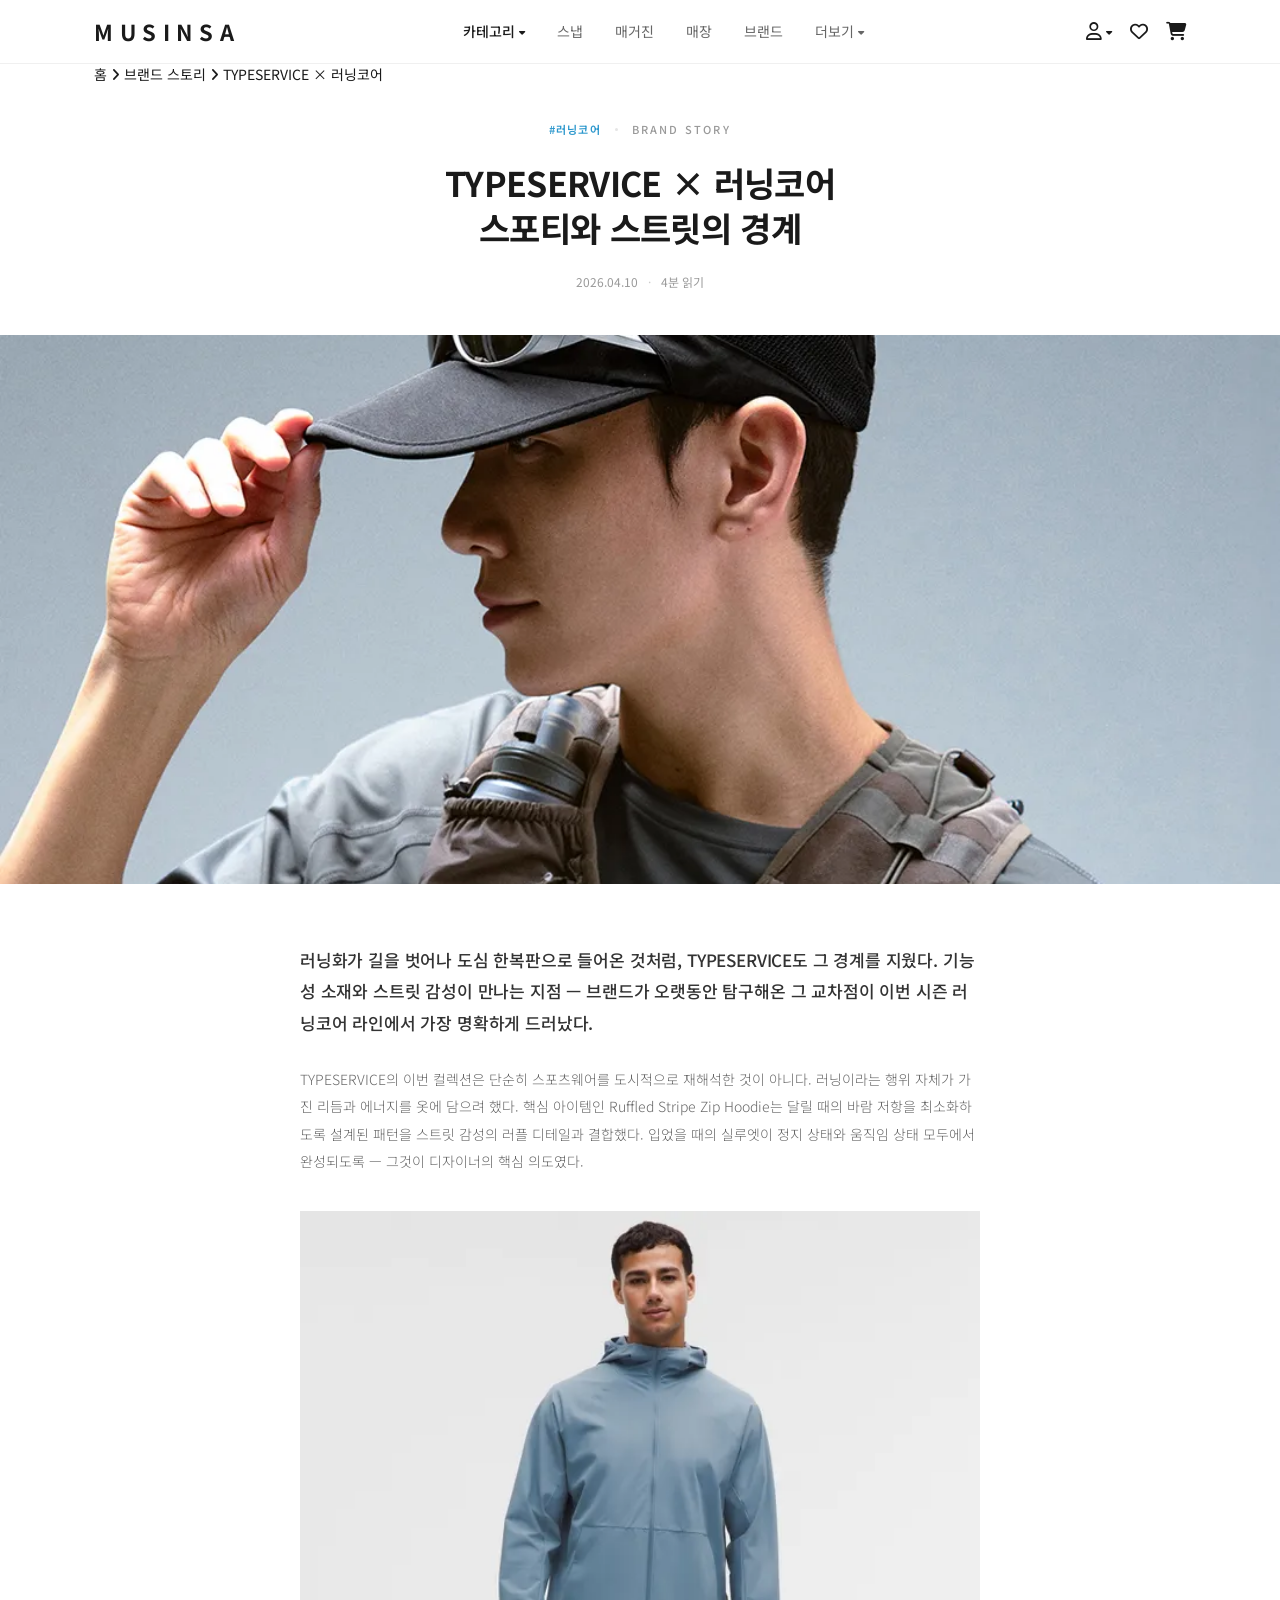
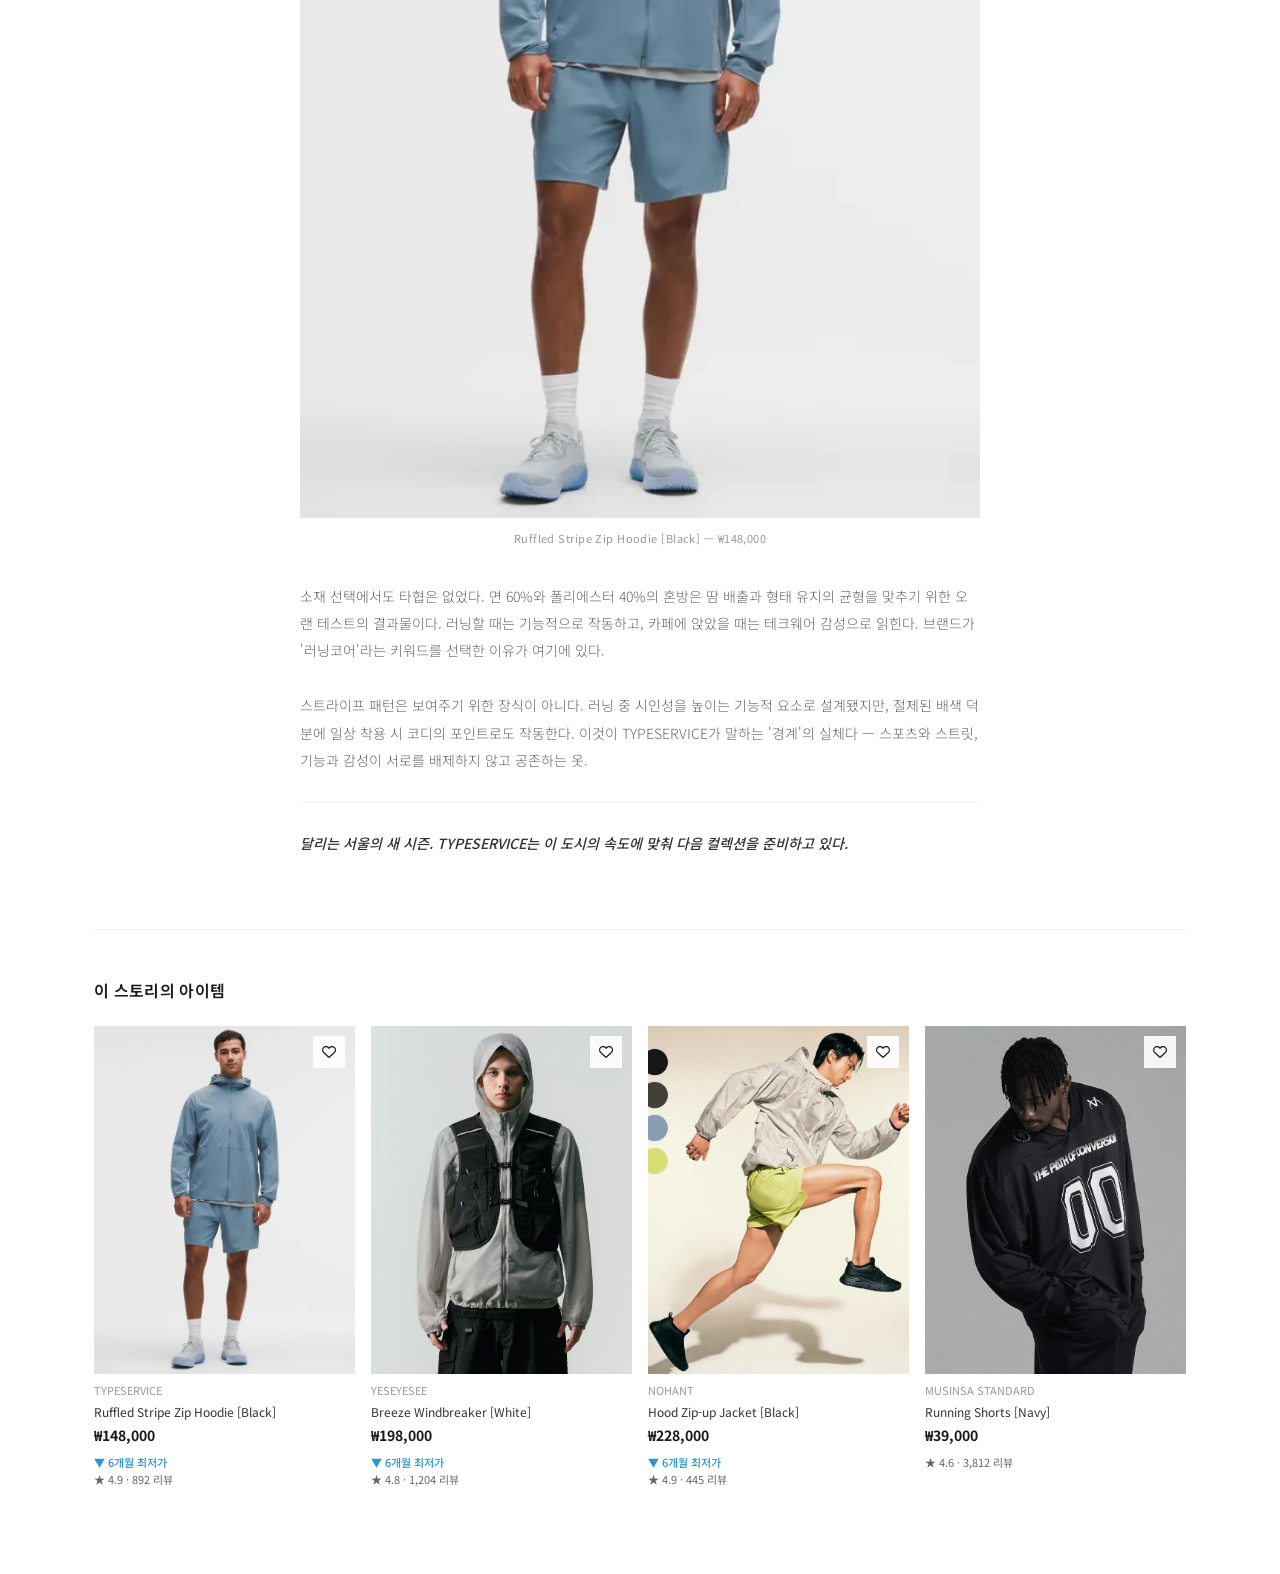
==== brand-story.html @ 2f0f3ff1 "Upload the first page" ====
<!DOCTYPE html>
<html lang="ko">
<head>
  <meta charset="UTF-8" />
  <meta name="viewport" content="width=device-width, initial-scale=1.0" />
  <title>TYPESERVICE × 러닝코어 — 스포티와 스트릿의 경계 | MUSINSA</title>
  <link rel="stylesheet" href="css/style.css" />
  <link rel="stylesheet" href="css/components.css" />
  <link rel="stylesheet" href="css/sections.css" />
  <link rel="stylesheet" href="css/brand-story.css" />
  <link rel="stylesheet" href="https://cdnjs.cloudflare.com/ajax/libs/font-awesome/6.5.0/css/all.min.css" />
  <link rel="preconnect" href="https://fonts.googleapis.com" />
  <link href="https://fonts.googleapis.com/css2?family=Noto+Sans+KR:wght@300;400;500;700&display=swap" rel="stylesheet" />
</head>
<body>

  <!-- Navigation -->
  <header>
    <nav class="nav">
      <a href="index.html" class="nav__logo">MUSINSA</a>
      <ul class="nav__menu">
        <li class="nav__menu-item nav__menu-item--active" id="catMenuBtn" aria-expanded="false" aria-controls="catDropdown">카테고리 <i class="fa-solid fa-sort-down"></i></li>
        <li class="nav__menu-item">스냅</li>
        <li class="nav__menu-item">매거진</li>
        <li class="nav__menu-item">매장</li>
        <li class="nav__menu-item">브랜드</li>
        <li class="nav__menu-item">더보기 <i class="fa-solid fa-sort-down"></i></li>
      </ul>
      <div class="nav__icons">
        <div class="nav__icon-item nav__icon-item--desktop-only">
          <i class="fa-regular fa-user"></i>
          <i class="fa-solid fa-sort-down"></i>
        </div>
        <div class="nav__icon-item nav__icon-item--desktop-only"><i class="fa-regular fa-heart"></i></div>
        <div class="nav__icon-item"><i class="fa-solid fa-cart-shopping"></i></div>
      </div>
      <!-- Category Dropdown -->
      <div class="cat-dropdown" id="catDropdown" role="region" aria-label="카테고리 메뉴">
        <div class="cat-dropdown__tabs" role="tablist">
          <button type="button" class="cat-dropdown__tab cat-dropdown__tab--active" data-gender="men" role="tab">MEN</button>
          <button type="button" class="cat-dropdown__tab" data-gender="women" role="tab" disabled>WOMEN</button>
          <button type="button" class="cat-dropdown__tab" data-gender="kids" role="tab" disabled>KIDS</button>
        </div>
        <div class="cat-dropdown__grid" id="catDropdownGrid"></div>
      </div>
    </nav>
    <div class="cat-backdrop" id="catBackdrop"></div>
  </header>

  <main>
    <div class="bs-wrap">

      <!-- Breadcrumb -->
      <nav class="detail-breadcrumb">
        <a href="index.html">홈</a>
        <span class="detail-breadcrumb__sep"><i class="fa-solid fa-angle-right"></i></span>
        <a href="#">브랜드 스토리</a>
        <span class="detail-breadcrumb__sep"><i class="fa-solid fa-angle-right"></i></span>
        <span class="detail-breadcrumb__current">TYPESERVICE × 러닝코어</span>
      </nav>

      <!-- Article Header -->
      <header class="bs-header">
        <div class="bs-header__meta">
          <span class="bs-header__tag">#러닝코어</span>
          <span class="bs-header__sep-dot"></span>
          <span class="bs-header__category">Brand Story</span>
        </div>
        <h1 class="bs-header__title">TYPESERVICE × 러닝코어<br>스포티와 스트릿의 경계</h1>
        <div class="bs-header__byline">
          <span class="bs-header__date">2026.04.10</span>
          <span class="bs-header__sep">·</span>
          <span class="bs-header__readtime">4분 읽기</span>
        </div>
      </header>

      <!-- Hero Image -->
      <div class="bs-hero">
        <img src="assets/brand-story-1.jpg" alt="TYPESERVICE DRAW FIT" />
      </div>

      <!-- Article Body -->
      <article class="bs-body">

        <p class="bs-body__lead">
          러닝화가 길을 벗어나 도심 한복판으로 들어온 것처럼, TYPESERVICE도 그 경계를 지웠다. 기능성 소재와 스트릿 감성이 만나는 지점 — 브랜드가 오랫동안 탐구해온 그 교차점이 이번 시즌 러닝코어 라인에서 가장 명확하게 드러났다.
        </p>

        <p class="bs-body__text">
          TYPESERVICE의 이번 컬렉션은 단순히 스포츠웨어를 도시적으로 재해석한 것이 아니다. 러닝이라는 행위 자체가 가진 리듬과 에너지를 옷에 담으려 했다. 핵심 아이템인 Ruffled Stripe Zip Hoodie는 달릴 때의 바람 저항을 최소화하도록 설계된 패턴을 스트릿 감성의 러플 디테일과 결합했다. 입었을 때의 실루엣이 정지 상태와 움직임 상태 모두에서 완성되도록 — 그것이 디자이너의 핵심 의도였다.
        </p>

        <figure class="bs-body__figure">
          <img src="assets/product-1.jpg" alt="Ruffled Stripe Zip Hoodie" />
          <figcaption>Ruffled Stripe Zip Hoodie [Black] — ₩148,000</figcaption>
        </figure>

        <p class="bs-body__text">
          소재 선택에서도 타협은 없었다. 면 60%와 폴리에스터 40%의 혼방은 땀 배출과 형태 유지의 균형을 맞추기 위한 오랜 테스트의 결과물이다. 러닝할 때는 기능적으로 작동하고, 카페에 앉았을 때는 테크웨어 감성으로 읽힌다. 브랜드가 '러닝코어'라는 키워드를 선택한 이유가 여기에 있다.
        </p>

        <p class="bs-body__text">
          스트라이프 패턴은 보여주기 위한 장식이 아니다. 러닝 중 시인성을 높이는 기능적 요소로 설계됐지만, 절제된 배색 덕분에 일상 착용 시 코디의 포인트로도 작동한다. 이것이 TYPESERVICE가 말하는 '경계'의 실체다 — 스포츠와 스트릿, 기능과 감성이 서로를 배제하지 않고 공존하는 옷.
        </p>

        <p class="bs-body__closing">
          달리는 서울의 새 시즌. TYPESERVICE는 이 도시의 속도에 맞춰 다음 컬렉션을 준비하고 있다.
        </p>

      </article>

      <!-- Related Products -->
      <section class="bs-products">
        <h2 class="bs-products__title">이 스토리의 아이템</h2>
        <div class="bs-products__grid">

          <div class="product-card">
            <div class="product-card__img-wrap product-card__img-wrap--link" data-url="detail.html">
              <img src="assets/product-1.jpg" alt="TYPESERVICE" loading="lazy" />
              <button type="button" class="product-card__wish" aria-label="찜하기"><i class="fa-regular fa-heart"></i></button>
              <button type="button" class="product-card__cart" aria-label="장바구니 담기"><i class="fa-solid fa-bag-shopping"></i> 빠른 담기</button>
            </div>
            <div class="product-card__info">
              <p class="product-card__desc">TYPESERVICE</p>
              <p class="product-card__name">Ruffled Stripe Zip Hoodie [Black]</p>
              <p class="product-card__price">₩148,000</p>
              <p class="product-card__price-hint">▼ 6개월 최저가</p>
              <p class="product-card__review">★ 4.9 · 892 리뷰</p>
            </div>
          </div>

          <div class="product-card">
            <div class="product-card__img-wrap">
              <img src="assets/product-2.jpg" alt="YESEYESEE" loading="lazy" />
              <button type="button" class="product-card__wish" aria-label="찜하기"><i class="fa-regular fa-heart"></i></button>
              <button type="button" class="product-card__cart" aria-label="장바구니 담기"><i class="fa-solid fa-bag-shopping"></i> 빠른 담기</button>
            </div>
            <div class="product-card__info">
              <p class="product-card__desc">YESEYESEE</p>
              <p class="product-card__name">Breeze Windbreaker [White]</p>
              <p class="product-card__price">₩198,000</p>
              <p class="product-card__price-hint">▼ 6개월 최저가</p>
              <p class="product-card__review">★ 4.8 · 1,204 리뷰</p>
            </div>
          </div>

          <div class="product-card">
            <div class="product-card__img-wrap">
              <img src="assets/product-3.jpg" alt="NOHANT" loading="lazy" />
              <button type="button" class="product-card__wish" aria-label="찜하기"><i class="fa-regular fa-heart"></i></button>
              <button type="button" class="product-card__cart" aria-label="장바구니 담기"><i class="fa-solid fa-bag-shopping"></i> 빠른 담기</button>
            </div>
            <div class="product-card__info">
              <p class="product-card__desc">NOHANT</p>
              <p class="product-card__name">Hood Zip-up Jacket [Black]</p>
              <p class="product-card__price">₩228,000</p>
              <p class="product-card__price-hint">▼ 6개월 최저가</p>
              <p class="product-card__review">★ 4.9 · 445 리뷰</p>
            </div>
          </div>

          <div class="product-card">
            <div class="product-card__img-wrap">
              <img src="assets/product-4.jpg" alt="MUSINSA STANDARD" loading="lazy" />
              <button type="button" class="product-card__wish" aria-label="찜하기"><i class="fa-regular fa-heart"></i></button>
              <button type="button" class="product-card__cart" aria-label="장바구니 담기"><i class="fa-solid fa-bag-shopping"></i> 빠른 담기</button>
            </div>
            <div class="product-card__info">
              <p class="product-card__desc">MUSINSA STANDARD</p>
              <p class="product-card__name">Running Shorts [Navy]</p>
              <p class="product-card__price">₩39,000</p>
              <p class="product-card__review">★ 4.6 · 3,812 리뷰</p>
            </div>
          </div>

        </div>
      </section>

      <div class="detail-footer-gap"></div>
    </div>
  </main>

  <script src="js/data.js"></script>
  <script src="js/nav.js"></script>
  <script src="js/brand-story.js"></script>
</body>
</html>
---- css/style.css ----
/* ==========================================================================
   Variables
   ========================================================================== */

:root {
  --clr-primary: #1A1A1A;
  --clr-secondary: #333333;
  --clr-muted: #666666;
  --clr-light: #999999;
  --clr-white: #FFFFFF;
  --clr-accent-orange: #E8450A;
  --clr-accent-blue: #2996CC;
  --clr-gold: #BEA870;
  --clr-gold-dark: #997A5C;
  --clr-border: #E5E5E5;
  --clr-border-light: #F0F0F0;
  --clr-bg-light: #F2F2F2;
  --clr-bg-cream: #F5F3EF;
  --clr-bg-sub: #F8F8F8;
  --clr-overlay: rgba(0, 0, 0, 0.4);
  --clr-overlay-dark: rgba(0, 0, 0, 0.6);
  --clr-star: #F5A623;

  --max-width: 1290px;
  --page-x: 94px;
  --font-main: 'Noto Sans KR', sans-serif;
  --transition: all 0.2s ease;
  --radius: 2px;

  --z-nav: 100;
  --z-scroll-top: 150;
  --z-drawer: 200;
  --z-modal: 300;
  --z-search: 500;
  --z-top: 9999;
}

/* ==========================================================================
   Reset & Base
   ========================================================================== */

*, *::before, *::after { box-sizing: border-box; margin: 0; padding: 0; }

html { font-size: 14px; }
body {
  font-family: var(--font-main);
  color: var(--clr-primary);
  background: var(--clr-white);
  line-height: 1.5;
  overflow-x: hidden;
}

img { display: block; width: 100%; height: 100%; object-fit: cover; }
ul { list-style: none; }
a { text-decoration: none; color: inherit; cursor: pointer; }
button { cursor: pointer; border: none; background: none; font-family: inherit; }

/* ==========================================================================
   Navigation
   ========================================================================== */

.nav {
  position: relative;
  display: flex;
  align-items: center;
  justify-content: space-between;
  padding: 15px var(--page-x);
  background: var(--clr-white);
  border-bottom: 1px solid var(--clr-border-light);
}

header {
  position: sticky;
  top: 0;
  z-index: var(--z-nav);
  background: var(--clr-white);
}

.nav__logo { font-size: 22px; font-weight: 700; letter-spacing: 0.3em; cursor: pointer; }
.nav__menu { display: flex; align-items: center; gap: 32px; }

.nav__menu-item {
  display: flex;
  align-items: center;
  gap: 4px;
  color: var(--clr-muted);
  font-size: 14px;
  cursor: pointer;
  transition: var(--transition);
}
.nav__menu-item:hover, .nav__menu-item--active { color: var(--clr-primary); font-weight: 500; }
.nav__menu-item .fa-sort-down { font-size: 10px; margin-top: -4px; }

.nav__icons { display: flex; align-items: center; gap: 18px; }
.nav__icon-item { display: flex; align-items: center; gap: 4px; font-size: 18px; cursor: pointer; transition: var(--transition); }
.nav__icon-item:hover { opacity: 0.6; }
.nav__icon-item .fa-sort-down { font-size: 10px; margin-top: -4px; }

.nav__hamburger { display: none; flex-direction: column; justify-content: center; gap: 5px; width: 32px; height: 32px; padding: 4px; }
.nav__hamburger span { width: 100%; height: 1.5px; background: var(--clr-primary); transition: transform 0.3s, opacity 0.3s; }
.nav__hamburger--open span:nth-child(1) { transform: translateY(6.5px) rotate(45deg); }
.nav__hamburger--open span:nth-child(2) { opacity: 0; }
.nav__hamburger--open span:nth-child(3) { transform: translateY(-6.5px) rotate(-45deg); }

/* ==========================================================================
   Main Content Layout
   ========================================================================== */

.main-content {
  display: flex;
  flex-direction: column;
  gap: 100px;
  padding: 40px 0 80px;
}

.section-block { padding-inline: var(--page-x); }

/* 센터 정렬 기본값. 인라인 레이아웃이 필요할 때만 --inline 수식어 사용 */
.section-block__header {
  display: flex;
  flex-direction: column;
  align-items: center;
  text-align: center;
  gap: 8px;
  margin-bottom: 28px;
}
.section-block__header--inline {
  flex-direction: row;
  align-items: flex-end;
  justify-content: space-between;
  text-align: left;
  gap: 0;
  margin-bottom: 20px;
}

.section-block__title-group { display: flex; flex-direction: column; gap: 4px; }
.section-block__title { font-size: 40px; font-weight: 300; color: var(--clr-secondary); letter-spacing: 0.05em; }
.section-block__subtitle { color: var(--clr-muted); font-size: 13px; font-weight: 300; letter-spacing: 0.02em; }

.section-block__more { display: flex; align-items: center; gap: 4px; color: var(--clr-accent-blue); font-size: 14px; font-weight: 300; transition: var(--transition); }
.section-block__more:hover { opacity: 0.7; }

.section-block--gray { margin: 0 calc(-1 * var(--page-x)); padding: 90px calc(var(--page-x) * 2); background: var(--clr-bg-light); }
.section-block--cream { margin: 0 calc(-1 * var(--page-x)); padding: 90px calc(var(--page-x) * 2); background: var(--clr-bg-cream); }

/* ==========================================================================
   Footer
   ========================================================================== */

.footer { padding: 64px var(--page-x) 40px; background: var(--clr-primary); }
.footer__inner {
  max-width: var(--max-width);
  margin: 0 auto;
  display: flex;
  flex-direction: column;
  align-items: center;
  gap: 44px;
}

.footer__head { display: flex; flex-direction: column; align-items: center; gap: 8px; }
.footer__logo { color: var(--clr-white); font-size: 28px; font-weight: 700; letter-spacing: 0.35em; }
.footer__tagline { font-size: 12px; letter-spacing: 0.08em; color: rgba(255, 255, 255, 0.35); }

.footer__nav { width: 100%; display: flex; justify-content: space-evenly; }
.footer__nav-col { display: flex; flex-direction: column; align-items: center; gap: 12px; }
.footer__nav-heading { color: rgba(255, 255, 255, 0.55); font-size: 11px; font-weight: 600; letter-spacing: 0.12em; text-transform: uppercase; margin-bottom: 4px; }
.footer__nav-col a { color: rgba(255, 255, 255, 0.38); font-size: 13px; transition: var(--transition); }
.footer__nav-col a:hover { color: var(--clr-white); }

.footer__sns-row {
  width: 100%;
  display: flex;
  justify-content: center;
  gap: 36px;
  padding: 24px 0;
  border-top: 1px solid rgba(255, 255, 255, 0.07);
  border-bottom: 1px solid rgba(255, 255, 255, 0.07);
}
.footer__sns-link { display: flex; flex-direction: column; align-items: center; gap: 8px; color: rgba(255, 255, 255, 0.38); font-size: 22px; transition: var(--transition); }
.footer__sns-link span { font-size: 10px; letter-spacing: 0.06em; text-transform: uppercase; }
.footer__sns-link:hover { color: var(--clr-white); }

.footer__biz { font-size: 11px; color: rgba(255, 255, 255, 0.22); line-height: 2.2; text-align: center; }

.footer__bottom { width: 100%; display: flex; align-items: center; justify-content: space-between; }
.footer__legal { display: flex; gap: 20px; }
.footer__legal a { color: rgba(255, 255, 255, 0.32); font-size: 11px; transition: var(--transition); }
.footer__legal a:hover { color: var(--clr-white); }
.footer__copy { font-size: 11px; color: rgba(255, 255, 255, 0.2); }

/* ==========================================================================
   Responsive: Tablet (≤1024px)
   ========================================================================== */

@media (max-width: 1024px) {
  :root { --page-x: 40px; }
  .nav__menu { gap: 20px; }
  .main-content { padding: 32px 0 60px; }
  .section-block__title { font-size: 30px; }
}

/* ==========================================================================
   Responsive: Mobile (≤768px)
   ========================================================================== */

@media (max-width: 768px) {
  :root { --page-x: 16px; }
  .nav { justify-content: flex-start; }
  .nav__menu { display: none; }
  .nav__hamburger { display: flex; margin-left: 14px; }
  .nav__icon-item--desktop-only { display: none; }
  .nav__logo { font-size: 18px; }
  .nav__icons { gap: 14px; margin-left: auto; }
  .nav__icon-item { font-size: 16px; }

  .main-content { gap: 40px; padding: 24px 0 48px; }
  .section-block__title { font-size: 24px; }

  .footer__nav { flex-wrap: wrap; justify-content: center; gap: 32px 40px; }
  .footer__nav-col { min-width: 80px; }
  .footer__sns-row { gap: 24px; }
  .footer__bottom { flex-direction: column; align-items: center; gap: 12px; text-align: center; }
  .footer__legal { flex-wrap: wrap; justify-content: center; }
}
---- css/components.css ----
/* ==========================================================================
   Flash Sale Strip
   ========================================================================== */

.flash-strip {
  display: flex;
  align-items: center;
  justify-content: space-between;
  padding: 8px 75px;
  background: var(--clr-accent-orange);
  color: var(--clr-white);
  font-size: 13px;
  font-weight: 500;
}

.flash-strip__inner { display: flex; align-items: center; gap: 10px; }
.flash-strip__icon { font-size: 14px; color: #000; }
.flash-strip__text { font-weight: 700; letter-spacing: 0.05em; }
.flash-strip__desc { opacity: 0.85; }
.flash-strip__timer { font-weight: 700; letter-spacing: 0.08em; font-variant-numeric: tabular-nums; }

.flash-strip__right { display: flex; align-items: center; gap: 16px; }
.flash-strip__cta {
  padding: 4px 12px;
  border: 1px solid rgba(255, 255, 255, 0.6);
  color: var(--clr-white);
  font-size: 12px;
  font-weight: 600;
  letter-spacing: 0.04em;
  white-space: nowrap;
  transition: var(--transition);
}
.flash-strip__cta:hover { background: rgba(255, 255, 255, 0.15); border-color: var(--clr-white); }
.flash-strip__close { font-size: 16px; opacity: 0.7; transition: var(--transition); }
.flash-strip__close:hover { opacity: 1; }
.flash-strip--dismissed { display: none; }

/* ==========================================================================
   Nav Drawer
   ========================================================================== */

.nav-drawer { position: fixed; inset: 0; z-index: var(--z-drawer); display: none; }
.nav-drawer--open { display: block; }
.nav-drawer__overlay { position: absolute; inset: 0; background: var(--clr-overlay); }

.nav-drawer__panel {
  position: absolute;
  top: 0;
  right: 0;
  width: 280px;
  height: 100%;
  padding: 64px 32px 40px;
  background: var(--clr-white);
  display: flex;
  flex-direction: column;
  overflow-y: auto;
}

.nav-drawer__close { position: absolute; top: 18px; right: 20px; font-size: 20px; color: var(--clr-muted); }
.nav-drawer__item { display: block; padding: 16px 0; color: var(--clr-secondary); font-size: 16px; border-bottom: 1px solid var(--clr-border-light); transition: var(--transition); }
.nav-drawer__item:hover { color: var(--clr-primary); font-weight: 500; }

.nav-drawer__profile { display: flex; flex-direction: column; gap: 16px; padding-bottom: 20px; border-bottom: 1px solid var(--clr-border-light); margin-bottom: 4px; }

.nav-drawer__profile-info { display: flex; align-items: center; gap: 12px; cursor: pointer; }
.nav-drawer__profile-avatar { font-size: 36px; color: var(--clr-border); }
.nav-drawer__profile-name { font-size: 15px; font-weight: 600; color: var(--clr-primary); }
.nav-drawer__profile-sub { font-size: 12px; color: var(--clr-muted); margin-top: 2px; }

.nav-drawer__profile-links { display: flex; gap: 0; }
.nav-drawer__profile-link {
  flex: 1;
  display: flex;
  flex-direction: column;
  align-items: center;
  gap: 6px;
  padding: 12px 0;
  font-size: 11px;
  color: var(--clr-muted);
  border: 1px solid var(--clr-border-light);
  transition: var(--transition);
}
.nav-drawer__profile-link + .nav-drawer__profile-link { border-left: none; }
.nav-drawer__profile-link i { font-size: 16px; color: var(--clr-secondary); }
.nav-drawer__profile-link:hover { background: var(--clr-bg-sub); color: var(--clr-primary); }

/* ==========================================================================
   Profile Dropdown
   ========================================================================== */

.profile-dropdown { position: relative; }

.profile-dropdown__panel {
  display: none;
  position: absolute;
  top: calc(100% + 12px);
  right: 0;
  width: 180px;
  background: var(--clr-white);
  border: 1px solid var(--clr-border-light);
  box-shadow: 0 8px 24px rgba(0, 0, 0, 0.1);
  z-index: var(--z-modal);
  padding: 6px 0;
}
.profile-dropdown__panel--open { display: block; }

.profile-dropdown__item {
  display: flex;
  align-items: center;
  gap: 10px;
  padding: 11px 18px;
  font-size: 13px;
  color: var(--clr-secondary);
  transition: var(--transition);
}
.profile-dropdown__item i { width: 14px; text-align: center; color: var(--clr-light); font-size: 13px; }
.profile-dropdown__item:hover { background: var(--clr-bg-sub); color: var(--clr-primary); }
.profile-dropdown__item:hover i { color: var(--clr-muted); }

.profile-dropdown__sep { margin: 6px 0; border-top: 1px solid var(--clr-border-light); }
.profile-dropdown__item--logout { color: var(--clr-muted); }
.profile-dropdown__item--logout:hover { color: var(--clr-accent-orange); background: var(--clr-bg-sub); }
.profile-dropdown__item--logout:hover i { color: var(--clr-accent-orange); }

@media (max-width: 768px) {
  .profile-dropdown { display: none; }
}

/* ==========================================================================
   Product Card
   ========================================================================== */

.product-card__img-wrap { position: relative; aspect-ratio: 3/4; margin-bottom: 8px; background: var(--clr-bg-light); overflow: hidden; }
.product-card__img-wrap--link { cursor: pointer; }
.product-card__img-wrap img { transition: transform 0.3s ease; }
.product-card:hover .product-card__img-wrap img { transform: scale(1.04); }

.product-card__wish {
  position: absolute;
  top: 10px;
  right: 10px;
  width: 32px;
  height: 32px;
  display: flex;
  align-items: center;
  justify-content: center;
  background: rgba(255, 255, 255, 0.9);
  color: var(--clr-primary);
  font-size: 14px;
  transition: var(--transition);
}
.product-card__wish--active { color: var(--clr-accent-orange); }
.product-card__wish--active i::before { font-weight: 900; }

.product-card__cart {
  position: absolute;
  bottom: 0;
  left: 0;
  width: 100%;
  padding: 11px 0;
  background: rgba(0, 0, 0, 0.75);
  color: #fff;
  font-size: 12px;
  font-weight: 600;
  letter-spacing: 0.04em;
  display: flex;
  align-items: center;
  justify-content: center;
  gap: 6px;
  transform: translateY(100%);
  transition: transform 0.25s ease;
}
.product-card:hover .product-card__cart,
.ranking-card:hover .product-card__cart { transform: translateY(0); }

.product-card__desc { margin-bottom: 4px; color: var(--clr-light); font-size: 11px; display: -webkit-box; -webkit-line-clamp: 1; -webkit-box-orient: vertical; overflow: hidden; }
.product-card__name { margin-bottom: 4px; color: var(--clr-secondary); font-size: 12px; display: -webkit-box; -webkit-line-clamp: 2; -webkit-box-orient: vertical; overflow: hidden; }
.product-card__price { margin-bottom: 8px; font-size: 14px; font-weight: 700; }
.product-card__price-hint { margin-top: 3px; color: var(--clr-accent-blue); font-size: 11px; font-weight: 500; }
.product-card__review { margin: 1px 0 6px; color: var(--clr-muted); font-size: 11px; }
.product-card__detail { display: flex; align-items: center; gap: 4px; color: var(--clr-accent-blue); font-size: 12px; font-weight: 300; }
.product-card__detail:hover { text-decoration: underline; }

/* ==========================================================================
   Brand Story Card
   ========================================================================== */

.brand-story-card--link { cursor: pointer; }
.brand-story-card__img-wrap { aspect-ratio: 3/4; margin-bottom: 12px; background: var(--clr-bg-light); overflow: hidden; }
.brand-story-card__img-wrap img { transition: transform 0.35s; }
.brand-story-card:hover .brand-story-card__img-wrap img { transform: scale(1.05); }

.brand-story-card__info { display: flex; flex-direction: column; gap: 4px; }
.brand-story-card__title { color: var(--clr-primary); font-size: 13px; font-weight: 600; line-height: 1.55; letter-spacing: -0.01em; display: -webkit-box; -webkit-line-clamp: 2; -webkit-box-orient: vertical; overflow: hidden; transition: var(--transition); }
.brand-story-card:hover .brand-story-card__title { opacity: 0.65; }
.brand-story-card__date { color: var(--clr-light); font-size: 11px; margin-top: 4px; display: block; }

/* ==========================================================================
   Ranking Card
   ========================================================================== */

.ranking-card__num { display: block; margin-bottom: 8px; color: var(--clr-secondary); font-size: 20px; font-weight: 300; line-height: 1; }
.ranking-card:nth-child(1) .ranking-card__num { color: var(--clr-gold); font-weight: 700; }
.ranking-card:nth-child(2) .ranking-card__num { color: var(--clr-gold); font-weight: 500; }
.ranking-card:nth-child(3) .ranking-card__num { color: var(--clr-gold-dark); font-weight: 500; }

.ranking-card__img-wrap { position: relative; aspect-ratio: 5/6; margin-bottom: 12px; background: var(--clr-bg-light); overflow: hidden; }
.ranking-card__img-wrap img { transition: transform 0.3s; }
.ranking-card:hover .ranking-card__img-wrap img { transform: scale(1.04); }

.ranking-card__badge { position: absolute; top: 10px; left: 10px; padding: 3px 8px; background: var(--clr-accent-orange); color: var(--clr-white); font-size: 10px; font-weight: 700; letter-spacing: 0.05em; }
.ranking-card__brand { margin-bottom: 4px; font-size: 14px; font-weight: 700; }
.ranking-card__price { color: var(--clr-muted); font-size: 13px; }
.ranking-card__info { display: flex; flex-direction: column; gap: 4px; }
.ranking-card__price-hint { color: var(--clr-accent-blue); font-size: 11px; font-weight: 500; }
.ranking-card__preorder-meta { display: flex; align-items: center; gap: 6px; margin-top: 6px; }
.ranking-card__deadline { font-size: 11px; font-weight: 700; color: var(--clr-accent-orange); }
.ranking-card__ship { font-size: 11px; color: var(--clr-light); }

/* ==========================================================================
   Brand Card
   ========================================================================== */

.brand-card { display: flex; flex-direction: column; align-items: center; gap: 10px; }
.brand-card__logo { width: 100%; aspect-ratio: 1; padding: 12px; display: flex; align-items: center; justify-content: center; background: var(--clr-bg-sub); font-size: 11px; font-weight: 700; letter-spacing: 0.05em; text-align: center; line-height: 1.4; transition: var(--transition); }
.brand-card__logo img { width: 100%; height: 100%; object-fit: contain; }
.brand-card:hover .brand-card__logo { box-shadow: 0 2px 12px rgba(0, 0, 0, 0.08); }
.brand-card__name { color: var(--clr-secondary); font-size: 11px; text-align: center; letter-spacing: 0.02em; }

/* ==========================================================================
   Cluster Lookbook Card
   ========================================================================== */

.cluster-lookbook-card { display: grid; grid-template-columns: 220px 1fr; gap: 0 52px; align-items: center; padding: 32px 0 24px; }
.cluster-lookbook-card__left { display: flex; flex-direction: column; justify-content: space-between; gap: 32px; }
.cluster-lookbook-card__head { display: flex; flex-direction: column; gap: 6px; }
.cluster-lookbook-card__badge { align-self: flex-start; padding: 4px 10px; margin-bottom: 6px; background: var(--clr-primary); color: var(--clr-white); font-size: 11px; font-weight: 600; letter-spacing: 0.06em; }
.cluster-lookbook-card__title { display: flex; align-items: center; gap: 8px; flex-wrap: wrap; font-size: 15px; font-weight: 600; }
.cluster-lookbook-card__tag { color: var(--clr-accent-blue); font-size: 12px; font-weight: 500; }
.cluster-lookbook-card__desc { color: var(--clr-light); font-size: 11px; letter-spacing: 0.02em; }

.cluster-lookbook-card__snap { display: flex; flex-direction: column; gap: 12px; }
.cluster-lookbook-card__snap-img { position: relative; aspect-ratio: 3/4; border-radius: var(--radius); background: var(--clr-bg-light); overflow: hidden; }
.cluster-lookbook-card__snap-img img { transition: transform 0.4s; }
.cluster-lookbook-card__snap:hover .cluster-lookbook-card__snap-img img { transform: scale(1.05); }

.cluster-lookbook-card__item-info { display: flex; flex-direction: column; gap: 4px; }
.cluster-lookbook-card__brand { font-size: 12px; font-weight: 700; letter-spacing: 0.02em; text-transform: uppercase; }
.cluster-lookbook-card__name { color: var(--clr-secondary); font-size: 13px; white-space: nowrap; text-overflow: ellipsis; overflow: hidden; }
.cluster-lookbook-card__price { margin-top: 2px; font-size: 14px; font-weight: 600; }

.cluster-lookbook-card__btn {
  display: block;
  padding: 12px 0;
  border: 1px solid var(--clr-primary);
  text-align: center;
  font-size: 13px;
  font-weight: 500;
  letter-spacing: 0.05em;
  transition: var(--transition);
  margin-top: auto;
}
.cluster-lookbook-card__btn:hover { background: var(--clr-primary); color: var(--clr-white); }

/* ==========================================================================
   Editorial Break & Cluster
   ========================================================================== */

.editorial-break {
  display: flex;
  flex-direction: column;
  align-items: center;
  gap: 16px;
  margin: 0 calc(-1 * var(--page-x));
  padding: 72px var(--page-x);
  background: var(--clr-primary);
  color: var(--clr-white);
  text-align: center;
}
.editorial-break__eyebrow { color: rgba(255, 255, 255, 0.5); font-size: 12px; letter-spacing: 0.2em; text-transform: uppercase; }
.editorial-break__title { font-size: 36px; font-weight: 300; line-height: 1.4; letter-spacing: 0.02em; }
.editorial-break__cta { display: inline-flex; align-items: center; gap: 8px; padding-bottom: 3px; border-bottom: 1px solid rgba(255, 255, 255, 0.4); font-size: 13px; font-weight: 500; letter-spacing: 0.1em; transition: var(--transition); }
.editorial-break__cta:hover { border-color: var(--clr-white); }

.editorial-cluster { display: grid; grid-template-columns: 1fr 1fr; gap: 4px; height: 540px; }
.editorial-cluster__main { position: relative; overflow: hidden; }
.editorial-cluster__main img { object-position: top; transition: transform 0.6s ease; }
.editorial-cluster__main:hover img { transform: scale(1.03); }

.editorial-cluster__overlay {
  position: absolute;
  inset: 0;
  display: flex;
  flex-direction: column;
  justify-content: flex-end;
  padding: 36px 32px;
  background: linear-gradient(to top, rgba(0,0,0,0.65) 0%, rgba(0,0,0,0.1) 50%, transparent 100%);
  color: var(--clr-white);
}

.editorial-cluster__tag { width: fit-content; padding: 3px 10px; margin-bottom: 14px; border: 1px solid rgba(255, 255, 255, 0.6); font-size: 11px; font-weight: 600; letter-spacing: 0.15em; text-transform: uppercase; }
.editorial-cluster__title { margin-bottom: 10px; font-size: 28px; font-weight: 700; line-height: 1.25; letter-spacing: 0.02em; }
.editorial-cluster__sub { margin-bottom: 20px; font-size: 13px; font-weight: 300; opacity: 0.8; }
.editorial-cluster__link { display: flex; align-items: center; gap: 6px; width: fit-content; padding-bottom: 2px; border-bottom: 1px solid rgba(255, 255, 255, 0.5); font-size: 13px; font-weight: 500; transition: var(--transition); }
.editorial-cluster__link:hover { border-color: var(--clr-white); }

.editorial-cluster__side { display: grid; grid-template-rows: 1fr 1fr; gap: 4px; }
.editorial-cluster__card { position: relative; overflow: hidden; }
.editorial-cluster__card img { transition: transform 0.6s ease; }
.editorial-cluster__card:hover img { transform: scale(1.05); }

.editorial-cluster__card-info { position: absolute; bottom: 0; inset-inline: 0; padding: 20px; background: linear-gradient(to top, rgba(0,0,0,0.6) 0%, transparent 100%); color: var(--clr-white); }
.editorial-cluster__card-tag { display: block; margin-bottom: 6px; font-size: 10px; font-weight: 600; letter-spacing: 0.15em; text-transform: uppercase; opacity: 0.8; }
.editorial-cluster__card-title { font-size: 15px; font-weight: 600; line-height: 1.4; }

/* ==========================================================================
   Lookbook Snap Card
   ========================================================================== */

.lookbook-snap-card { position: relative; height: 100%; border-radius: 4px; background: var(--clr-bg-light); overflow: hidden; }
.lookbook-snap-card--large { grid-column: span 2; grid-row: span 2; }
.lookbook-snap-card--tall { grid-row: span 2; }

.lookbook-snap-card__img { height: 100%; }
.lookbook-snap-card__img img { transition: transform 0.6s cubic-bezier(0.25, 1, 0.5, 1); }
.lookbook-snap-card:hover .lookbook-snap-card__img img { transform: scale(1.08); }

.lookbook-snap-card__meta {
  position: absolute;
  inset: 0;
  display: flex;
  flex-direction: column;
  justify-content: flex-end;
  padding: 24px;
  background: linear-gradient(to top, rgba(0,0,0,0.6) 0%, rgba(0,0,0,0.1) 50%, transparent 100%);
  color: var(--clr-white);
}

.lookbook-snap-card__info { display: flex; flex-direction: column; gap: 4px; }
.lookbook-snap-card__name { font-size: 14px; font-weight: 600; }
.lookbook-snap-card__tag { color: rgba(255, 255, 255, 0.8); font-size: 12px; }

.lookbook-snap-card__actions { position: absolute; top: 16px; right: 16px; display: flex; flex-direction: column; gap: 12px; opacity: 0; transform: translateX(10px); transition: all 0.3s ease 0.1s; }
.lookbook-snap-card:hover .lookbook-snap-card__actions { opacity: 1; transform: translateX(0); }

.lookbook-snap-card__action-btn { width: 36px; height: 36px; border-radius: 50%; background: rgba(255, 255, 255, 0.2); backdrop-filter: blur(4px); display: flex; align-items: center; justify-content: center; font-size: 16px; transition: var(--transition); }
.lookbook-snap-card__action-btn:hover { background: var(--clr-white); color: var(--clr-primary); transform: scale(1.1); }

/* ==========================================================================
   Photoblog Entries
   ========================================================================== */

.photoblog-entry { display: flex; gap: 16px; padding: 20px 0; transition: var(--transition); }
.photoblog-entry:hover .photoblog-entry__text { color: var(--clr-primary); }
.photoblog-entry:nth-child(odd) { padding-right: 32px; }
.photoblog-entry:nth-child(even) { padding-left: 32px; }

.photoblog-entry__img { width: 120px; height: 120px; flex-shrink: 0; background: var(--clr-bg-light); overflow: hidden; }
.photoblog-entry__img img { transition: transform 0.3s; }
.photoblog-entry:hover .photoblog-entry__img img { transform: scale(1.04); }

.photoblog-entry__body { flex: 1; display: flex; flex-direction: column; justify-content: space-between; gap: 12px; }
.photoblog-entry__text { color: var(--clr-secondary); font-size: 13px; line-height: 1.7; display: -webkit-box; -webkit-line-clamp: 3; -webkit-box-orient: vertical; overflow: hidden; transition: var(--transition); }

.photoblog-entry__meta { display: flex; align-items: center; gap: 10px; }
.photoblog-entry__avatar { width: 30px; height: 30px; border-radius: 50%; background: var(--clr-bg-light); border: 1px solid var(--clr-border); display: flex; align-items: center; justify-content: center; font-size: 11px; font-weight: 600; color: var(--clr-muted); flex-shrink: 0; }
.photoblog-entry__name { font-size: 13px; font-weight: 500; margin-bottom: 1px; }
.photoblog-entry__store { color: var(--clr-muted); font-size: 11px; }

.photoblog-long-entry { display: grid; grid-template-columns: 420px 1fr; gap: 64px; padding: 56px 0; }
.photoblog-long-entry--reverse { grid-template-columns: 1fr 420px; }
.photoblog-long-entry--reverse .photoblog-long-entry__img { order: 2; }
.photoblog-long-entry--reverse .photoblog-long-entry__body { order: 1; }

.photoblog-long-entry__img { aspect-ratio: 4/3; background: var(--clr-bg-light); overflow: hidden; }
.photoblog-long-entry__img img { transition: transform 0.4s; }
.photoblog-long-entry:hover .photoblog-long-entry__img img { transform: scale(1.04); }

.photoblog-long-entry__body { display: flex; flex-direction: column; justify-content: center; gap: 20px; }
.photoblog-long-entry__head { display: flex; align-items: center; gap: 14px; }
.photoblog-long-entry__tag { color: var(--clr-accent-blue); font-size: 11px; font-weight: 600; letter-spacing: 0.05em; }
.photoblog-long-entry__readtime { color: var(--clr-light); font-size: 11px; }

.photoblog-long-entry__title { font-size: 22px; font-weight: 700; line-height: 1.4; letter-spacing: -0.02em; transition: var(--transition); }
.photoblog-long-entry:hover .photoblog-long-entry__title { opacity: 0.7; }
.photoblog-long-entry__text { color: var(--clr-secondary); font-size: 14px; line-height: 1.85; display: -webkit-box; -webkit-line-clamp: 5; -webkit-box-orient: vertical; overflow: hidden; }

.photoblog-long-entry__meta { display: flex; align-items: center; gap: 10px; margin-top: 4px; }
.photoblog-long-entry__avatar { width: 34px; height: 34px; border-radius: 50%; background: var(--clr-bg-light); border: 1px solid var(--clr-border); display: flex; align-items: center; justify-content: center; font-size: 12px; font-weight: 600; color: var(--clr-muted); flex-shrink: 0; }
.photoblog-long-entry__name { font-size: 13px; font-weight: 500; margin-bottom: 2px; }
.photoblog-long-entry__date { color: var(--clr-light); font-size: 11px; }

/* ==========================================================================
   Onboarding Modal
   ========================================================================== */

.onboarding-modal { position: fixed; inset: 0; z-index: var(--z-modal); display: none; }
.onboarding-modal--open { display: block; }
.onboarding-modal__backdrop { position: absolute; inset: 0; background: var(--clr-overlay-dark); }

.onboarding-modal__box {
  position: absolute;
  top: 50%;
  left: 50%;
  transform: translate(-50%, -50%);
  display: flex;
  flex-direction: column;
  align-items: center;
  gap: 14px;
  width: min(560px, 90vw);
  padding: 48px 40px 36px;
  background: var(--clr-white);
  text-align: center;
}

.onboarding-modal__close { position: absolute; top: 16px; right: 20px; color: var(--clr-muted); font-size: 18px; transition: var(--transition); }
.onboarding-modal__close:hover { color: var(--clr-primary); }
.onboarding-modal__eyebrow { color: var(--clr-light); font-size: 11px; letter-spacing: 0.25em; text-transform: uppercase; }
.onboarding-modal__title { font-size: 24px; font-weight: 700; letter-spacing: 0.02em; }
.onboarding-modal__desc { margin-top: -4px; color: var(--clr-muted); font-size: 13px; }

.onboarding-modal__clusters { margin-top: 8px; width: 100%; display: grid; grid-template-columns: 1fr 1fr; gap: 8px; }
.onboarding-modal__cluster { display: flex; flex-direction: column; gap: 5px; padding: 16px 12px; background: var(--clr-bg-sub); text-align: center; cursor: pointer; transition: var(--transition); }
.onboarding-modal__cluster:hover { background: var(--clr-bg-light); }
.onboarding-modal__cluster-label { font-size: 13px; font-weight: 600; }
.onboarding-modal__cluster-sub { color: var(--clr-muted); font-size: 11px; line-height: 1.4; }
.onboarding-modal__skip { margin-top: 4px; color: var(--clr-light); font-size: 12px; text-decoration: underline; cursor: pointer; }
.onboarding-modal__skip:hover { color: var(--clr-muted); }

/* ==========================================================================
   Search Overlay
   ========================================================================== */

.search-overlay { position: fixed; inset: 0; z-index: var(--z-search); display: none; }
.search-overlay--open { display: block; }
.search-overlay__backdrop { position: absolute; inset: 0; background: rgba(0, 0, 0, 0.45); }

.search-overlay__box {
  position: absolute;
  top: 0;
  inset-inline: 0;
  display: flex;
  align-items: center;
  gap: 16px;
  padding: 20px var(--page-x);
  background: var(--clr-white);
  box-shadow: 0 4px 24px rgba(0, 0, 0, 0.08);
}
.search-overlay__input { flex: 1; border: none; outline: none; background: transparent; font-family: var(--font-main); font-size: 18px; letter-spacing: 0.02em; }
.search-overlay__input::placeholder { color: var(--clr-light); }
.search-overlay__submit { font-size: 20px; transition: var(--transition); }
.search-overlay__submit:hover { opacity: 0.6; }
.search-overlay__close { color: var(--clr-muted); font-size: 18px; transition: var(--transition); }
.search-overlay__close:hover { color: var(--clr-primary); }

/* ==========================================================================
   Scroll To Top
   ========================================================================== */

.scroll-top {
  position: fixed;
  bottom: 32px;
  right: 32px;
  z-index: var(--z-scroll-top);
  width: 44px;
  height: 44px;
  display: flex;
  align-items: center;
  justify-content: center;
  background: var(--clr-primary);
  color: var(--clr-white);
  font-size: 16px;
  opacity: 0;
  pointer-events: none;
  transition: opacity 0.3s;
}
.scroll-top--visible { opacity: 1; pointer-events: auto; }
.scroll-top:hover { background: var(--clr-secondary); }

/* ==========================================================================
   Trending Keywords
   ========================================================================== */

.trending-keywords { padding: 90px 0; text-align: center; }
.trending-keywords__title { margin-bottom: 24px; font-size: 18px; font-weight: 600; letter-spacing: 0.02em; }
.trending-keywords__lists { display: contents; }
.trending-keywords__list { display: flex; flex-wrap: wrap; justify-content: center; gap: 10px; }
.trending-keywords__tag { padding: 8px 18px; background: var(--clr-bg-light); color: var(--clr-secondary); font-size: 13px; cursor: pointer; transition: var(--transition); white-space: nowrap; }
.trending-keywords__tag:hover { background: var(--clr-bg-light); color: var(--clr-primary); }

/* ==========================================================================
   Item Category Tabs & Items
   ========================================================================== */

.item-category__tabs { display: flex; justify-content: center; gap: 40px; margin-bottom: 32px; }
.item-category__tab { padding-bottom: 12px; border-bottom: 2px solid transparent; color: var(--clr-muted); font-size: 14px; letter-spacing: 0.1em; transition: var(--transition); margin-bottom: -1px; }
.item-category__tab:hover, .item-category__tab--active { color: var(--clr-primary); border-bottom-color: var(--clr-primary); }
.item-category__tab--active { font-weight: 600; }

.category-grid__item { color: var(--clr-secondary); font-size: 13px; cursor: pointer; transition: var(--transition); }
.category-grid__item:hover { color: var(--clr-primary); }


/* ==========================================================================
   Responsive: Tablet (≤1024px)
   ========================================================================== */

@media (max-width: 1024px) {
  .flash-strip { padding-inline: 40px; }
  .editorial-cluster { height: 420px; }
  .editorial-cluster__title { font-size: 22px; }
  .cluster-lookbook-card { grid-template-columns: 180px 1fr; gap: 0 32px; }
  .photoblog-long-entry, .photoblog-long-entry--reverse { grid-template-columns: 1fr 1fr; gap: 40px; }
}

/* ==========================================================================
   Responsive: Mobile (≤768px)
   ========================================================================== */

@media (max-width: 768px) {
  .flash-strip { padding-inline: 16px; font-size: 12px; }
  .flash-strip__desc, .flash-strip__cta { display: none; }

  .editorial-break__title { font-size: 24px; }
  .cluster-lookbook-card { grid-template-columns: 1fr; gap: 16px 0; padding: 20px 0 16px; }

  .photoblog-entry:nth-child(odd) { padding-right: 0; }
  .photoblog-entry:nth-child(even) { padding-left: 0; }
  .photoblog-long-entry, .photoblog-long-entry--reverse { grid-template-columns: 1fr; gap: 20px; padding: 32px 0; }
  .photoblog-long-entry--reverse .photoblog-long-entry__img { order: 0; }

  .editorial-cluster { grid-template-columns: 1fr; grid-template-rows: 280px auto; height: auto; }
  .editorial-cluster__side { grid-template-rows: none; grid-template-columns: 1fr 1fr; height: 180px; }
  .editorial-cluster__title { font-size: 20px; }
}

/* ==========================================================================
   Category Dropdown
   ========================================================================== */

.cat-dropdown {
  display: none;
  position: absolute;
  top: 100%;
  left: 0;
  right: 0;
  z-index: 1;
  background: var(--clr-bg-sub);
  border-bottom: 1px solid var(--clr-border-light);
  box-shadow: 0 8px 24px rgba(0, 0, 0, 0.07);
  padding-bottom: 32px;
}
.cat-dropdown--open { display: block; }

.cat-dropdown__tabs {
  display: flex;
  justify-content: center;
  gap: 0;
  background: var(--clr-white);
  border-bottom: 1px solid var(--clr-border-light);
  margin-bottom: 28px;
}

.cat-dropdown__tab {
  padding: 14px 32px;
  font-size: 13px;
  font-weight: 600;
  letter-spacing: 0.1em;
  color: var(--clr-muted);
  border-bottom: 2px solid transparent;
  margin-bottom: -1px;
  transition: var(--transition);
}
.cat-dropdown__tab:hover,
.cat-dropdown__tab--active {
  color: var(--clr-primary);
  border-bottom-color: var(--clr-primary);
}
.cat-dropdown__tab:disabled { cursor: not-allowed; opacity: 0.4; }
.cat-dropdown__tab:disabled:hover { color: var(--clr-muted); border-bottom-color: transparent; }

.cat-dropdown__grid {
  display: grid;
  grid-template-columns: repeat(6, 1fr);
  gap: 2px 8px;
  padding-inline: var(--page-x);
}

.cat-dropdown__item {
  display: block;
  padding: 9px 12px;
  color: var(--clr-secondary);
  font-size: 13px;
  border-radius: var(--radius);
  transition: var(--transition);
  white-space: nowrap;
  overflow: hidden;
  text-overflow: ellipsis;
}
.cat-dropdown__item:hover { color: var(--clr-muted); }

.cat-backdrop {
  display: none;
  position: fixed;
  inset: 0;
  background: var(--clr-overlay);
  z-index: calc(var(--z-nav) - 1);
}
.cat-backdrop--visible { display: block; }

@media (max-width: 1024px) {
  .cat-dropdown__grid { grid-template-columns: repeat(4, 1fr); }
}

@media (max-width: 768px) {
  .cat-dropdown__tab { padding: 12px 20px; font-size: 12px; }
  .cat-dropdown__grid { grid-template-columns: repeat(3, 1fr); gap: 2px; }
  .cat-dropdown__item { padding: 8px 10px; font-size: 12px; }
}

/* ==========================================================================
   Intro Modal
   ========================================================================== */

.intro-modal {
  position: fixed;
  inset: 0;
  z-index: var(--z-top);
  display: flex;
  align-items: center;
  justify-content: center;
  opacity: 1;
  transition: opacity 0.4s ease;
}

.intro-modal--hidden {
  opacity: 0;
  pointer-events: none;
}

.intro-modal__backdrop {
  position: absolute;
  inset: 0;
  background: rgba(0, 0, 0, 0.72);
  backdrop-filter: blur(4px);
}

.intro-modal__box {
  position: relative;
  background: var(--clr-white);
  width: min(480px, calc(100vw - 32px));
  padding: 52px 48px 44px;
  text-align: center;
  animation: introSlideUp 0.45s cubic-bezier(0.22, 1, 0.36, 1) both;
}

@keyframes introSlideUp {
  from { opacity: 0; transform: translateY(28px); }
  to   { opacity: 1; transform: translateY(0); }
}

.intro-modal__label {
  font-size: 11px;
  font-weight: 500;
  letter-spacing: 0.18em;
  color: var(--clr-accent-orange);
  text-transform: uppercase;
  margin-bottom: 18px;
}

.intro-modal__logo {
  font-size: 28px;
  font-weight: 700;
  letter-spacing: 0.12em;
  color: var(--clr-primary);
  margin-bottom: 28px;
}

.intro-modal__title {
  font-size: 20px;
  font-weight: 700;
  line-height: 1.55;
  color: var(--clr-primary);
  margin-bottom: 14px;
}

.intro-modal__desc {
  font-size: 13px;
  color: var(--clr-muted);
  line-height: 1.7;
  margin-bottom: 36px;
  word-break: keep-all;
}

.intro-modal__cta {
  display: inline-block;
  background: var(--clr-primary);
  color: var(--clr-white);
  font-size: 14px;
  font-weight: 600;
  letter-spacing: 0.04em;
  padding: 14px 36px;
  transition: background 0.2s ease;
}

.intro-modal__cta:hover {
  background: var(--clr-secondary);
}

@media (max-width: 480px) {
  .intro-modal__box { padding: 40px 28px 36px; }
  .intro-modal__logo { font-size: 22px; }
  .intro-modal__title { font-size: 17px; }
}
---- css/sections.css ----
/* ==========================================================================
   Hero Section
   ========================================================================== */

.hero { position: relative; width: 100%; background: var(--clr-bg-light); overflow: hidden; }

.hero__gender-tabs { display: flex; justify-content: center; background: var(--clr-white); border-bottom: 1px solid var(--clr-border-light); }
.hero__gender-tab {
  padding: 13px 28px;
  border-bottom: 2px solid transparent;
  color: var(--clr-muted);
  font-size: 12px;
  font-weight: 500;
  letter-spacing: 0.12em;
  transition: var(--transition);
  margin-bottom: -1px;
}
.hero__gender-tab:hover, .hero__gender-tab--active { color: var(--clr-primary); border-bottom-color: var(--clr-primary); }
.hero__gender-tab:disabled { cursor: not-allowed; opacity: 0.4; }
.hero__gender-tab:disabled:hover { color: var(--clr-muted); border-bottom-color: transparent; }

.hero__slider { display: flex; transition: transform 0.5s ease; }
.hero__slide { position: relative; display: none; min-width: 100%; height: 540px; overflow: hidden; }
.hero__slide--active { display: block; }
.hero__slide img { object-position: 60% 20%; }

.hero__slide::after {
  content: '';
  position: absolute;
  inset: 0;
  background:
    linear-gradient(to top, var(--clr-overlay) 0%, transparent 40%),
    linear-gradient(to right, var(--clr-overlay-dark) 0%, var(--clr-overlay) 50%, transparent 100%);
}

.hero__overlay { position: absolute; bottom: 72px; left: var(--page-x); z-index: 1; max-width: 480px; color: var(--clr-white); }
.hero__label { margin-bottom: 16px; font-size: 11px; font-weight: 500; letter-spacing: 0.25em; opacity: 0.7; text-transform: uppercase; }
.hero__title { margin-bottom: 14px; font-size: 44px; font-weight: 700; line-height: 1.15; letter-spacing: 0.02em; text-shadow: 0 2px 10px rgba(0, 0, 0, 0.2); }
.hero__sub { margin-bottom: 20px; font-size: 15px; font-weight: 300; opacity: 0.85; letter-spacing: 0.02em; text-shadow: 0 2px 8px rgba(0, 0, 0, 0.2); }

.hero__btn {
  padding: 14px 32px;
  background: var(--clr-white);
  color: var(--clr-primary);
  font-size: 13px;
  font-weight: 600;
  letter-spacing: 0.12em;
  transition: var(--transition);
}
.hero__btn:hover { background: var(--clr-primary); color: var(--clr-white); }

.hero__pager { position: absolute; bottom: 20px; left: 50%; transform: translateX(-50%); display: flex; gap: 8px; }
.hero__dot { width: 8px; height: 8px; background: rgba(255, 255, 255, 0.5); border-radius: 50%; cursor: pointer; transition: var(--transition); }
.hero__dot--active { background: var(--clr-white); }

.hero__arrow {
  position: absolute;
  top: 50%;
  transform: translateY(-50%);
  width: 44px;
  height: 44px;
  display: flex;
  align-items: center;
  justify-content: center;
  background: rgba(255, 255, 255, 0.85);
  color: var(--clr-primary);
  font-size: 16px;
  transition: var(--transition);
}
.hero__arrow:hover { background: var(--clr-white); }
.hero__arrow--prev { left: 24px; }
.hero__arrow--next { right: 24px; }
.hero__arrow--hidden { display: none; }

/* ==========================================================================
   Onboarding Banner & Scroll Nav
   ========================================================================== */

.onboarding-banner {
  display: flex;
  align-items: center;
  justify-content: space-between;
  padding: 14px var(--page-x);
  background: var(--clr-bg-cream);
  color: var(--clr-secondary);
  font-size: 14px;
}
.onboarding-banner__close { color: var(--clr-muted); font-size: 12px; text-decoration: underline; }
.onboarding-banner__close:hover { color: var(--clr-primary); }
.onboarding-banner--dismissed { display: none; }

.scroll-nav { padding: 0 var(--page-x); overflow-x: auto; }
.scroll-nav::-webkit-scrollbar { display: none; }
.scroll-nav__list { display: flex; justify-content: center; gap: 12px; white-space: nowrap; }

.scroll-nav__item {
  padding: 14px 16px;
  border-bottom: 2px solid transparent;
  color: var(--clr-muted);
  font-size: 14px;
  cursor: pointer;
  transition: var(--transition);
}
.scroll-nav__item:hover, .scroll-nav__item--active { color: var(--clr-primary); }
.scroll-nav__item--active { font-weight: 600; border-bottom-color: var(--clr-primary); }

.nav-tooltip {
  position: fixed;
  background: rgba(0, 0, 0, 0.75);
  color: #fff;
  font-size: 11px;
  font-weight: 400;
  letter-spacing: 0.02em;
  padding: 4px 8px;
  border-radius: 4px;
  pointer-events: none;
  white-space: nowrap;
  z-index: var(--z-top);
  opacity: 0;
  transition: opacity 0.15s ease;
}
.nav-tooltip--visible { opacity: 1; }

/* ==========================================================================
   Grid Systems
   ========================================================================== */

.cluster-panel--hidden,
.item-category__panel--hidden { display: none !important; }

.product-grid {
  display: grid;
  grid-template-columns: repeat(4, 1fr);
  gap: 20px 16px;
}

.brand-story-grid {
  display: grid;
  grid-template-columns: repeat(4, 1fr);
  gap: 28px 16px;
}

.ranking-grid {
  display: grid;
  grid-template-columns: repeat(4, 1fr);
  gap: 24px 16px;
}

.brand-grid {
  display: grid;
  grid-template-columns: repeat(6, 1fr);
  gap: 16px;
}

.category-grid {
  display: grid;
  grid-template-columns: repeat(6, 1fr);
  gap: 10px;
  text-align: center;
}

.lookbook-snap-grid {
  display: grid;
  grid-template-columns: repeat(4, 1fr);
  grid-auto-rows: 280px;
  grid-auto-flow: dense;
  gap: 16px;
}


/* ==========================================================================
   Responsive: Tablet (≤1024px)
   ========================================================================== */

@media (max-width: 1024px) {
  .hero__slide { height: 440px; }
  .hero__overlay { bottom: 56px; max-width: 400px; }
  .hero__title { font-size: 34px; }
  .product-grid { grid-template-columns: repeat(3, 1fr); }
  .brand-story-grid { grid-template-columns: repeat(3, 1fr); }
  .ranking-grid { grid-template-columns: repeat(4, 1fr); }
  .brand-grid { grid-template-columns: repeat(4, 1fr); }
  .category-grid { grid-template-columns: repeat(4, 1fr); }
  .lookbook-snap-grid { grid-template-columns: repeat(3, 1fr); grid-auto-rows: 220px; }
}

/* ==========================================================================
   Responsive: Mobile (≤768px)
   ========================================================================== */

@media (max-width: 768px) {
  .hero__gender-tab { padding: 11px 20px; font-size: 11px; }
  .hero__slide { height: 320px; }
  .hero__overlay { bottom: 32px; max-width: 280px; }
  .hero__title { font-size: 26px; }
  .hero__btn { padding: 10px 20px; font-size: 12px; }
  .hero__arrow { width: 34px; height: 34px; font-size: 13px; }

  .onboarding-banner { font-size: 13px; }
  .scroll-nav__list { justify-content: flex-start; }
  .scroll-nav__item { padding: 12px 10px; font-size: 13px; }

  .product-grid { grid-template-columns: repeat(2, 1fr); gap: 14px 10px; }
  .brand-story-grid { grid-template-columns: repeat(2, 1fr); gap: 16px 10px; }
  .ranking-grid { grid-template-columns: repeat(2, 1fr); gap: 16px 10px; }
  .brand-grid { grid-template-columns: repeat(3, 1fr); }
  .category-grid { grid-template-columns: repeat(3, 1fr); }
  .lookbook-snap-grid { grid-template-columns: repeat(2, 1fr); grid-auto-rows: 180px; }
}
---- css/brand-story.css ----
/* ==========================================================================
   Brand Story Page
   ========================================================================== */

.bs-wrap {
  max-width: var(--max-width);
  margin: 0 auto;
  padding: 0 var(--page-x);
}

/* ── Header ── */
.bs-header {
  max-width: 720px;
  margin: 36px auto 44px;
  text-align: center;
}

.bs-header__meta {
  display: flex;
  align-items: center;
  justify-content: center;
  gap: 14px;
  margin-bottom: 22px;
}

.bs-header__tag {
  font-size: 11px;
  font-weight: 600;
  letter-spacing: 0.1em;
  color: var(--clr-accent-blue);
}

.bs-header__category {
  font-size: 11px;
  font-weight: 500;
  letter-spacing: 0.2em;
  color: var(--clr-light);
  text-transform: uppercase;
}

.bs-header__sep-dot {
  width: 3px;
  height: 3px;
  border-radius: 50%;
  background: var(--clr-border);
  display: inline-block;
}

.bs-header__title {
  font-size: 34px;
  font-weight: 700;
  line-height: 1.35;
  letter-spacing: -0.02em;
  color: var(--clr-primary);
  margin-bottom: 22px;
}

.bs-header__byline {
  display: flex;
  align-items: center;
  justify-content: center;
  gap: 10px;
  color: var(--clr-light);
  font-size: 12px;
}

.bs-header__sep { opacity: 0.5; }

/* ── Hero Image ── */
.bs-hero {
  width: calc(100% + var(--page-x) * 2);
  margin-inline: calc(-1 * var(--page-x));
  aspect-ratio: 21/9;
  overflow: hidden;
  margin-bottom: 60px;
}

.bs-hero img {
  width: 100%;
  height: 100%;
  object-fit: cover;
  object-position: center 20%;
}

/* ── Article Body ── */
.bs-body {
  max-width: 680px;
  margin: 0 auto 72px;
  display: flex;
  flex-direction: column;
  gap: 28px;
}

.bs-body__lead {
  font-size: 17px;
  font-weight: 500;
  line-height: 1.85;
  color: var(--clr-secondary);
  letter-spacing: -0.01em;
}

.bs-body__text {
  font-size: 14px;
  font-weight: 300;
  line-height: 1.95;
  color: var(--clr-muted);
}

.bs-body__figure {
  margin-block: 8px;
}

.bs-body__figure img {
  width: 100%;
  aspect-ratio: 3/4;
  object-fit: cover;
}

.bs-body__figure figcaption {
  margin-top: 12px;
  font-size: 11px;
  color: var(--clr-light);
  text-align: center;
  letter-spacing: 0.04em;
}

.bs-body__closing {
  font-size: 14px;
  font-weight: 500;
  line-height: 1.85;
  color: var(--clr-secondary);
  font-style: italic;
  padding-top: 28px;
  border-top: 1px solid var(--clr-border-light);
}

/* ── Related Products ── */
.bs-products {
  border-top: 1px solid var(--clr-border-light);
  padding-top: 48px;
  margin-bottom: 80px;
}

.bs-products__title {
  font-size: 16px;
  font-weight: 600;
  letter-spacing: 0.02em;
  margin-bottom: 24px;
}

.bs-products__grid {
  display: grid;
  grid-template-columns: repeat(4, 1fr);
  gap: 20px 16px;
}

/* ── Responsive ── */
@media (max-width: 1024px) {
  .bs-header__title { font-size: 28px; }
  .bs-body { max-width: 100%; }
  .bs-products__grid { grid-template-columns: repeat(3, 1fr); }
}

@media (max-width: 768px) {
  .bs-header { margin: 24px auto 28px; }
  .bs-header__title { font-size: 22px; }
  .bs-body__lead { font-size: 15px; }
  .bs-body__text { font-size: 13px; }
  .bs-products__grid { grid-template-columns: repeat(2, 1fr); }
}
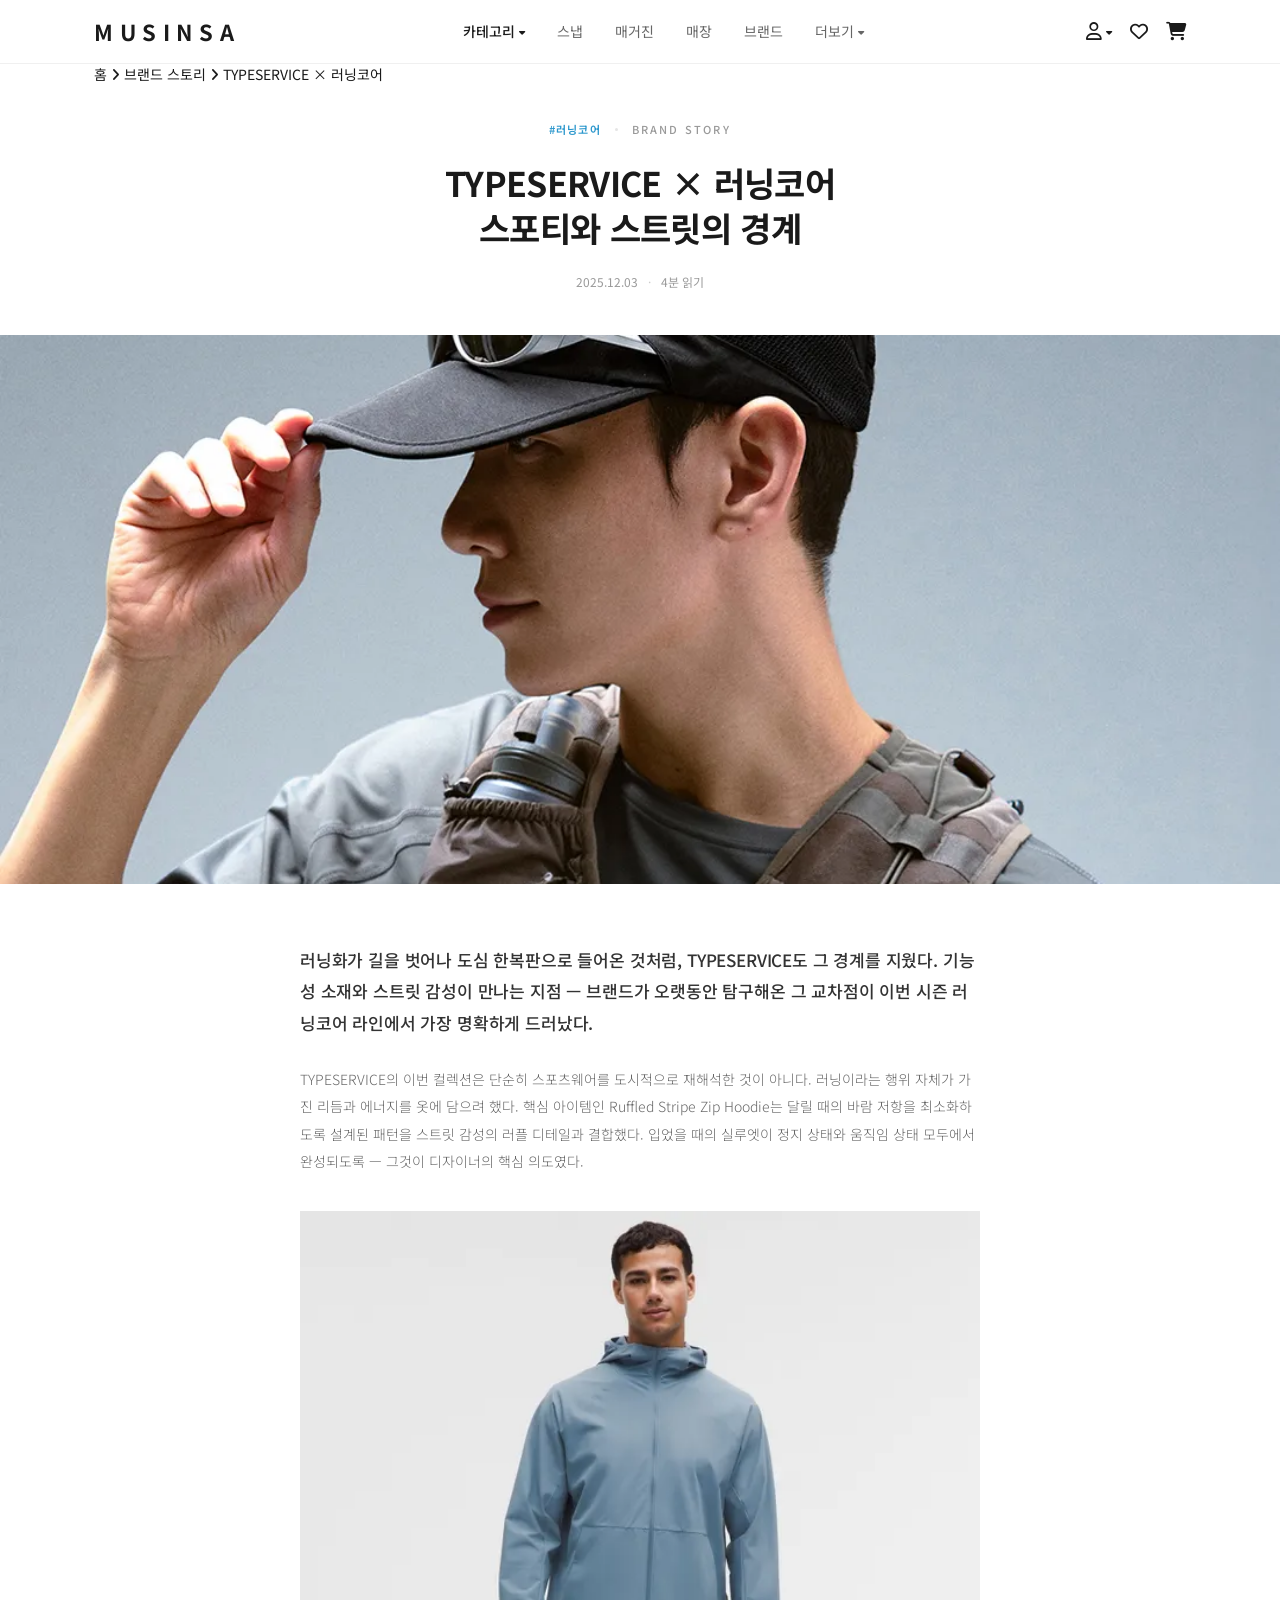
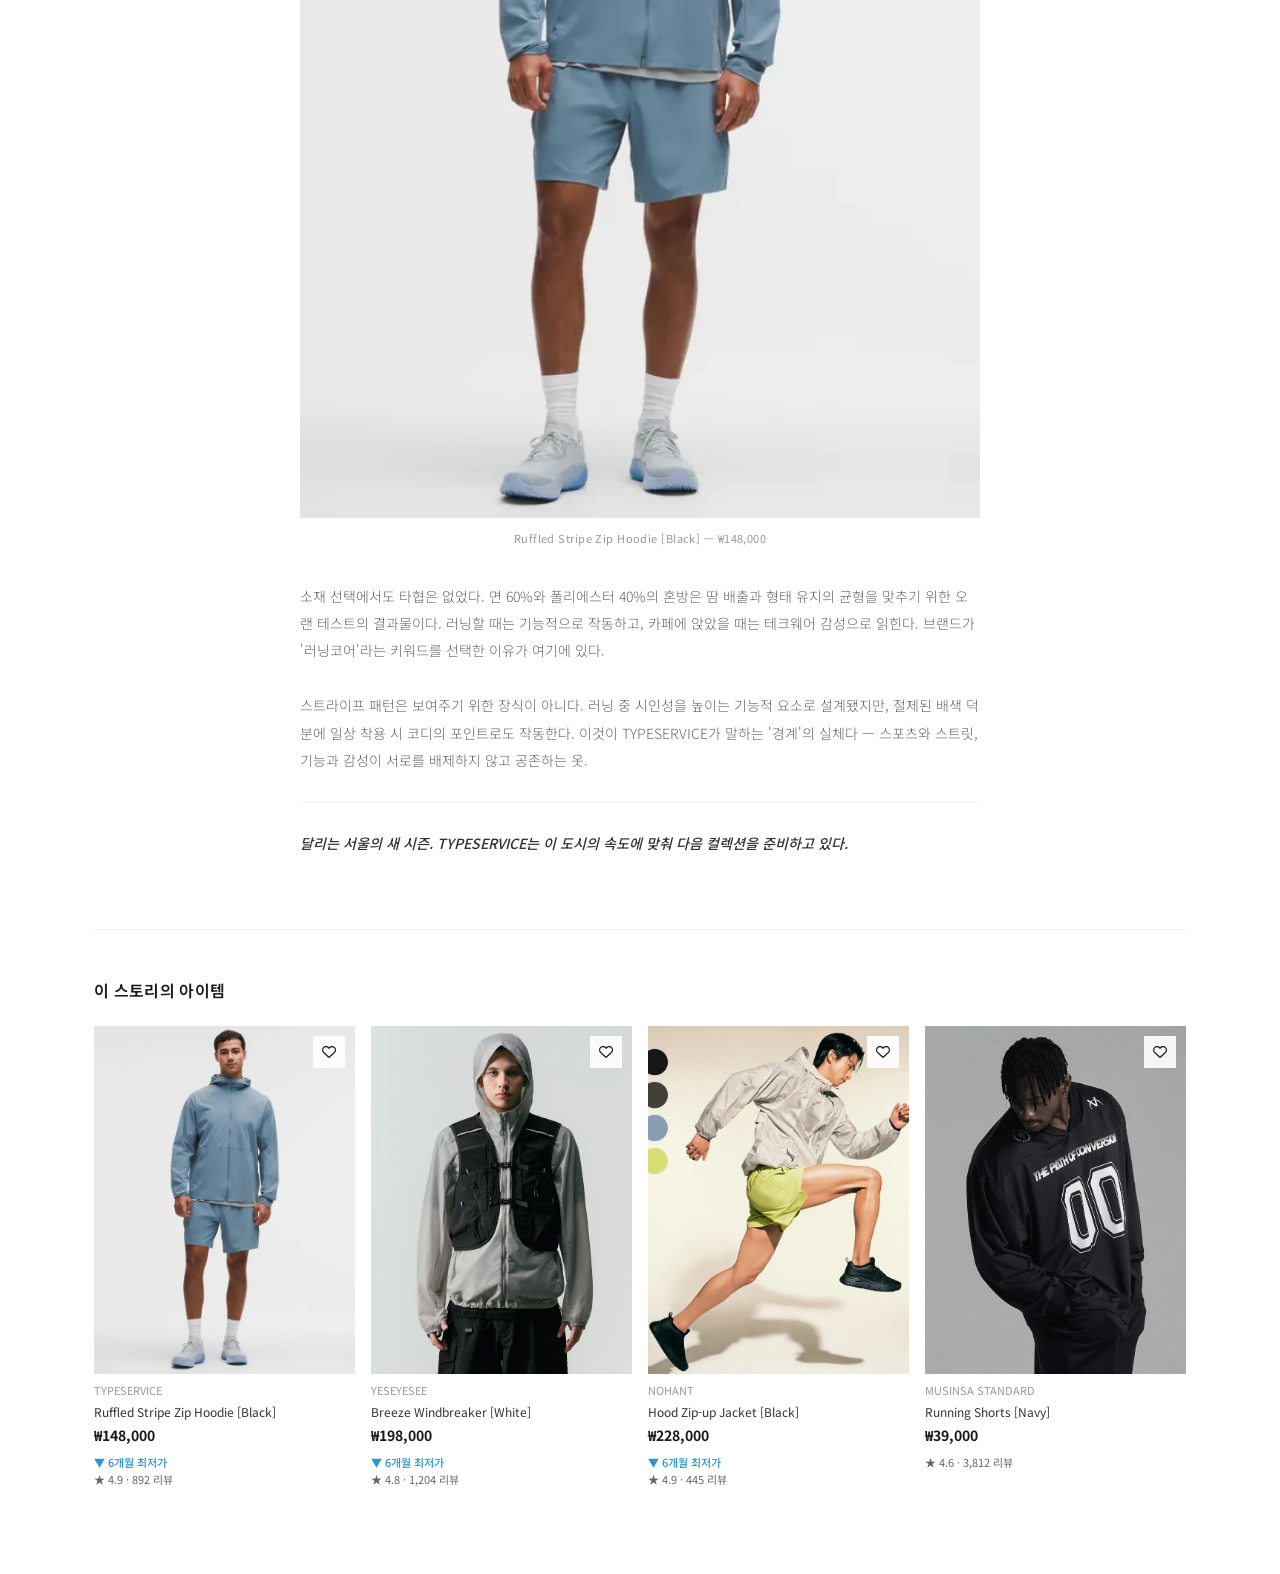
==== commit bbac51d5: "edit 3" ====
--- a/brand-story.html
+++ b/brand-story.html
@@ -68,7 +68,7 @@
         </div>
         <h1 class="bs-header__title">TYPESERVICE × 러닝코어<br>스포티와 스트릿의 경계</h1>
         <div class="bs-header__byline">
-          <span class="bs-header__date">2026.04.10</span>
+          <span class="bs-header__date">2025.12.03</span>
           <span class="bs-header__sep">·</span>
           <span class="bs-header__readtime">4분 읽기</span>
         </div>
--- a/css/style.css
+++ b/css/style.css
@@ -1,7 +1,3 @@
-/* ==========================================================================
-   Variables
-   ========================================================================== */
-
 :root {
   --clr-primary: #1A1A1A;
   --clr-secondary: #333333;
@@ -35,10 +31,6 @@
   --z-top: 9999;
 }
 
-/* ==========================================================================
-   Reset & Base
-   ========================================================================== */
-
 *, *::before, *::after { box-sizing: border-box; margin: 0; padding: 0; }
 
 html { font-size: 14px; }
@@ -54,10 +46,6 @@
 ul { list-style: none; }
 a { text-decoration: none; color: inherit; cursor: pointer; }
 button { cursor: pointer; border: none; background: none; font-family: inherit; }
-
-/* ==========================================================================
-   Navigation
-   ========================================================================== */
 
 .nav {
   position: relative;
@@ -102,10 +90,6 @@
 .nav__hamburger--open span:nth-child(2) { opacity: 0; }
 .nav__hamburger--open span:nth-child(3) { transform: translateY(-6.5px) rotate(-45deg); }
 
-/* ==========================================================================
-   Main Content Layout
-   ========================================================================== */
-
 .main-content {
   display: flex;
   flex-direction: column;
@@ -115,7 +99,6 @@
 
 .section-block { padding-inline: var(--page-x); }
 
-/* 센터 정렬 기본값. 인라인 레이아웃이 필요할 때만 --inline 수식어 사용 */
 .section-block__header {
   display: flex;
   flex-direction: column;
@@ -142,10 +125,6 @@
 
 .section-block--gray { margin: 0 calc(-1 * var(--page-x)); padding: 90px calc(var(--page-x) * 2); background: var(--clr-bg-light); }
 .section-block--cream { margin: 0 calc(-1 * var(--page-x)); padding: 90px calc(var(--page-x) * 2); background: var(--clr-bg-cream); }
-
-/* ==========================================================================
-   Footer
-   ========================================================================== */
 
 .footer { padding: 64px var(--page-x) 40px; background: var(--clr-primary); }
 .footer__inner {
@@ -188,20 +167,12 @@
 .footer__legal a:hover { color: var(--clr-white); }
 .footer__copy { font-size: 11px; color: rgba(255, 255, 255, 0.2); }
 
-/* ==========================================================================
-   Responsive: Tablet (≤1024px)
-   ========================================================================== */
-
 @media (max-width: 1024px) {
   :root { --page-x: 40px; }
   .nav__menu { gap: 20px; }
   .main-content { padding: 32px 0 60px; }
   .section-block__title { font-size: 30px; }
 }
-
-/* ==========================================================================
-   Responsive: Mobile (≤768px)
-   ========================================================================== */
 
 @media (max-width: 768px) {
   :root { --page-x: 16px; }
--- a/css/components.css
+++ b/css/components.css
@@ -1,7 +1,3 @@
-/* ==========================================================================
-   Flash Sale Strip
-   ========================================================================== */
-
 .flash-strip {
   display: flex;
   align-items: center;
@@ -35,10 +31,6 @@
 .flash-strip__close:hover { opacity: 1; }
 .flash-strip--dismissed { display: none; }
 
-/* ==========================================================================
-   Nav Drawer
-   ========================================================================== */
-
 .nav-drawer { position: fixed; inset: 0; z-index: var(--z-drawer); display: none; }
 .nav-drawer--open { display: block; }
 .nav-drawer__overlay { position: absolute; inset: 0; background: var(--clr-overlay); }
@@ -83,10 +75,6 @@
 .nav-drawer__profile-link + .nav-drawer__profile-link { border-left: none; }
 .nav-drawer__profile-link i { font-size: 16px; color: var(--clr-secondary); }
 .nav-drawer__profile-link:hover { background: var(--clr-bg-sub); color: var(--clr-primary); }
-
-/* ==========================================================================
-   Profile Dropdown
-   ========================================================================== */
 
 .profile-dropdown { position: relative; }
 
@@ -125,10 +113,6 @@
 @media (max-width: 768px) {
   .profile-dropdown { display: none; }
 }
-
-/* ==========================================================================
-   Product Card
-   ========================================================================== */
 
 .product-card__img-wrap { position: relative; aspect-ratio: 3/4; margin-bottom: 8px; background: var(--clr-bg-light); overflow: hidden; }
 .product-card__img-wrap--link { cursor: pointer; }
@@ -171,7 +155,8 @@
   transition: transform 0.25s ease;
 }
 .product-card:hover .product-card__cart,
-.ranking-card:hover .product-card__cart { transform: translateY(0); }
+.ranking-card:hover .product-card__cart,
+.preorder-card:hover .product-card__cart { transform: translateY(0); }
 
 .product-card__desc { margin-bottom: 4px; color: var(--clr-light); font-size: 11px; display: -webkit-box; -webkit-line-clamp: 1; -webkit-box-orient: vertical; overflow: hidden; }
 .product-card__name { margin-bottom: 4px; color: var(--clr-secondary); font-size: 12px; display: -webkit-box; -webkit-line-clamp: 2; -webkit-box-orient: vertical; overflow: hidden; }
@@ -181,10 +166,6 @@
 .product-card__detail { display: flex; align-items: center; gap: 4px; color: var(--clr-accent-blue); font-size: 12px; font-weight: 300; }
 .product-card__detail:hover { text-decoration: underline; }
 
-/* ==========================================================================
-   Brand Story Card
-   ========================================================================== */
-
 .brand-story-card--link { cursor: pointer; }
 .brand-story-card__img-wrap { aspect-ratio: 3/4; margin-bottom: 12px; background: var(--clr-bg-light); overflow: hidden; }
 .brand-story-card__img-wrap img { transition: transform 0.35s; }
@@ -195,10 +176,6 @@
 .brand-story-card:hover .brand-story-card__title { opacity: 0.65; }
 .brand-story-card__date { color: var(--clr-light); font-size: 11px; margin-top: 4px; display: block; }
 
-/* ==========================================================================
-   Ranking Card
-   ========================================================================== */
-
 .ranking-card__num { display: block; margin-bottom: 8px; color: var(--clr-secondary); font-size: 20px; font-weight: 300; line-height: 1; }
 .ranking-card:nth-child(1) .ranking-card__num { color: var(--clr-gold); font-weight: 700; }
 .ranking-card:nth-child(2) .ranking-card__num { color: var(--clr-gold); font-weight: 500; }
@@ -208,28 +185,28 @@
 .ranking-card__img-wrap img { transition: transform 0.3s; }
 .ranking-card:hover .ranking-card__img-wrap img { transform: scale(1.04); }
 
-.ranking-card__badge { position: absolute; top: 10px; left: 10px; padding: 3px 8px; background: var(--clr-accent-orange); color: var(--clr-white); font-size: 10px; font-weight: 700; letter-spacing: 0.05em; }
 .ranking-card__brand { margin-bottom: 4px; font-size: 14px; font-weight: 700; }
 .ranking-card__price { color: var(--clr-muted); font-size: 13px; }
 .ranking-card__info { display: flex; flex-direction: column; gap: 4px; }
 .ranking-card__price-hint { color: var(--clr-accent-blue); font-size: 11px; font-weight: 500; }
-.ranking-card__preorder-meta { display: flex; align-items: center; gap: 6px; margin-top: 6px; }
-.ranking-card__deadline { font-size: 11px; font-weight: 700; color: var(--clr-accent-orange); }
-.ranking-card__ship { font-size: 11px; color: var(--clr-light); }
-
-/* ==========================================================================
-   Brand Card
-   ========================================================================== */
+
+.preorder-card__img-wrap { position: relative; aspect-ratio: 5/6; margin-bottom: 12px; background: var(--clr-bg-light); overflow: hidden; }
+.preorder-card__img-wrap img { transition: transform 0.3s; }
+.preorder-card:hover .preorder-card__img-wrap img { transform: scale(1.04); }
+
+.preorder-card__badge { position: absolute; top: 10px; left: 10px; padding: 3px 8px; background: var(--clr-accent-orange); color: var(--clr-white); font-size: 10px; font-weight: 700; letter-spacing: 0.05em; }
+.preorder-card__brand { margin-bottom: 4px; font-size: 14px; font-weight: 700; }
+.preorder-card__price { color: var(--clr-muted); font-size: 13px; }
+.preorder-card__info { display: flex; flex-direction: column; gap: 4px; }
+.preorder-card__meta { display: flex; align-items: center; gap: 6px; margin-top: 6px; }
+.preorder-card__deadline { font-size: 11px; font-weight: 700; color: var(--clr-accent-orange); }
+.preorder-card__ship { font-size: 11px; color: var(--clr-light); }
 
 .brand-card { display: flex; flex-direction: column; align-items: center; gap: 10px; }
 .brand-card__logo { width: 100%; aspect-ratio: 1; padding: 12px; display: flex; align-items: center; justify-content: center; background: var(--clr-bg-sub); font-size: 11px; font-weight: 700; letter-spacing: 0.05em; text-align: center; line-height: 1.4; transition: var(--transition); }
 .brand-card__logo img { width: 100%; height: 100%; object-fit: contain; }
 .brand-card:hover .brand-card__logo { box-shadow: 0 2px 12px rgba(0, 0, 0, 0.08); }
 .brand-card__name { color: var(--clr-secondary); font-size: 11px; text-align: center; letter-spacing: 0.02em; }
-
-/* ==========================================================================
-   Cluster Lookbook Card
-   ========================================================================== */
 
 .cluster-lookbook-card { display: grid; grid-template-columns: 220px 1fr; gap: 0 52px; align-items: center; padding: 32px 0 24px; }
 .cluster-lookbook-card__left { display: flex; flex-direction: column; justify-content: space-between; gap: 32px; }
@@ -390,10 +367,6 @@
 .photoblog-long-entry__name { font-size: 13px; font-weight: 500; margin-bottom: 2px; }
 .photoblog-long-entry__date { color: var(--clr-light); font-size: 11px; }
 
-/* ==========================================================================
-   Onboarding Modal
-   ========================================================================== */
-
 .onboarding-modal { position: fixed; inset: 0; z-index: var(--z-modal); display: none; }
 .onboarding-modal--open { display: block; }
 .onboarding-modal__backdrop { position: absolute; inset: 0; background: var(--clr-overlay-dark); }
@@ -427,10 +400,6 @@
 .onboarding-modal__skip { margin-top: 4px; color: var(--clr-light); font-size: 12px; text-decoration: underline; cursor: pointer; }
 .onboarding-modal__skip:hover { color: var(--clr-muted); }
 
-/* ==========================================================================
-   Search Overlay
-   ========================================================================== */
-
 .search-overlay { position: fixed; inset: 0; z-index: var(--z-search); display: none; }
 .search-overlay--open { display: block; }
 .search-overlay__backdrop { position: absolute; inset: 0; background: rgba(0, 0, 0, 0.45); }
@@ -452,10 +421,6 @@
 .search-overlay__submit:hover { opacity: 0.6; }
 .search-overlay__close { color: var(--clr-muted); font-size: 18px; transition: var(--transition); }
 .search-overlay__close:hover { color: var(--clr-primary); }
-
-/* ==========================================================================
-   Scroll To Top
-   ========================================================================== */
 
 .scroll-top {
   position: fixed;
@@ -477,10 +442,6 @@
 .scroll-top--visible { opacity: 1; pointer-events: auto; }
 .scroll-top:hover { background: var(--clr-secondary); }
 
-/* ==========================================================================
-   Trending Keywords
-   ========================================================================== */
-
 .trending-keywords { padding: 90px 0; text-align: center; }
 .trending-keywords__title { margin-bottom: 24px; font-size: 18px; font-weight: 600; letter-spacing: 0.02em; }
 .trending-keywords__lists { display: contents; }
@@ -488,10 +449,6 @@
 .trending-keywords__tag { padding: 8px 18px; background: var(--clr-bg-light); color: var(--clr-secondary); font-size: 13px; cursor: pointer; transition: var(--transition); white-space: nowrap; }
 .trending-keywords__tag:hover { background: var(--clr-bg-light); color: var(--clr-primary); }
 
-/* ==========================================================================
-   Item Category Tabs & Items
-   ========================================================================== */
-
 .item-category__tabs { display: flex; justify-content: center; gap: 40px; margin-bottom: 32px; }
 .item-category__tab { padding-bottom: 12px; border-bottom: 2px solid transparent; color: var(--clr-muted); font-size: 14px; letter-spacing: 0.1em; transition: var(--transition); margin-bottom: -1px; }
 .item-category__tab:hover, .item-category__tab--active { color: var(--clr-primary); border-bottom-color: var(--clr-primary); }
@@ -499,11 +456,6 @@
 
 .category-grid__item { color: var(--clr-secondary); font-size: 13px; cursor: pointer; transition: var(--transition); }
 .category-grid__item:hover { color: var(--clr-primary); }
-
-
-/* ==========================================================================
-   Responsive: Tablet (≤1024px)
-   ========================================================================== */
 
 @media (max-width: 1024px) {
   .flash-strip { padding-inline: 40px; }
@@ -513,10 +465,6 @@
   .photoblog-long-entry, .photoblog-long-entry--reverse { grid-template-columns: 1fr 1fr; gap: 40px; }
 }
 
-/* ==========================================================================
-   Responsive: Mobile (≤768px)
-   ========================================================================== */
-
 @media (max-width: 768px) {
   .flash-strip { padding-inline: 16px; font-size: 12px; }
   .flash-strip__desc, .flash-strip__cta { display: none; }
@@ -533,10 +481,6 @@
   .editorial-cluster__side { grid-template-rows: none; grid-template-columns: 1fr 1fr; height: 180px; }
   .editorial-cluster__title { font-size: 20px; }
 }
-
-/* ==========================================================================
-   Category Dropdown
-   ========================================================================== */
 
 .cat-dropdown {
   display: none;
@@ -618,10 +562,6 @@
   .cat-dropdown__item { padding: 8px 10px; font-size: 12px; }
 }
 
-/* ==========================================================================
-   Intro Modal
-   ========================================================================== */
-
 .intro-modal {
   position: fixed;
   inset: 0;
@@ -690,6 +630,27 @@
   line-height: 1.7;
   margin-bottom: 36px;
   word-break: keep-all;
+}
+
+.intro-modal__notice {
+  display: flex;
+  align-items: center;
+  justify-content: center;
+  gap: 8px;
+  width: 100%;
+  padding: 10px 14px;
+  background: #FFF8F5;
+  border: 1px solid rgba(232, 69, 10, 0.2);
+  font-size: 12px;
+  color: var(--clr-muted);
+  margin-bottom: 36px;
+  word-break: keep-all;
+}
+
+.intro-modal__notice i {
+  color: var(--clr-accent-orange);
+  font-size: 13px;
+  flex-shrink: 0;
 }
 
 .intro-modal__cta {
@@ -712,3 +673,142 @@
   .intro-modal__logo { font-size: 22px; }
   .intro-modal__title { font-size: 17px; }
 }
+
+.lookbook-snap-card--shoppable { cursor: pointer; }
+
+.snap-look-modal {
+  position: fixed;
+  inset: 0;
+  z-index: var(--z-modal);
+  display: none;
+  align-items: center;
+  justify-content: center;
+}
+.snap-look-modal--open { display: flex; }
+
+.snap-look-modal__backdrop {
+  position: absolute;
+  inset: 0;
+  background: rgba(0, 0, 0, 0.65);
+  -webkit-backdrop-filter: blur(3px);
+  backdrop-filter: blur(3px);
+}
+
+.snap-look-modal__box {
+  position: relative;
+  display: grid;
+  grid-template-columns: 44% 1fr;
+  width: min(780px, calc(100vw - 32px));
+  background: var(--clr-white);
+  overflow: hidden;
+  animation: introSlideUp 0.35s cubic-bezier(0.22, 1, 0.36, 1) both;
+}
+
+.snap-look-modal__close {
+  position: absolute;
+  top: 16px;
+  right: 18px;
+  width: 32px;
+  height: 32px;
+  display: flex;
+  align-items: center;
+  justify-content: center;
+  background: var(--clr-white);
+  font-size: 16px;
+  color: var(--clr-muted);
+  z-index: 1;
+  transition: var(--transition);
+}
+.snap-look-modal__close:hover { color: var(--clr-primary); }
+
+.snap-look-modal__snap {
+  position: relative;
+  min-height: 480px;
+  overflow: hidden;
+}
+.snap-look-modal__snap img {
+  position: absolute;
+  inset: 0;
+  width: 100%;
+  height: 100%;
+  object-fit: cover;
+}
+
+.snap-look-modal__snap-meta {
+  position: absolute;
+  bottom: 0;
+  inset-inline: 0;
+  padding: 56px 20px 20px;
+  background: linear-gradient(to top, rgba(0,0,0,0.65), transparent);
+  color: var(--clr-white);
+}
+.snap-look-modal__username { font-size: 13px; font-weight: 600; margin-bottom: 4px; }
+.snap-look-modal__snap-tag { font-size: 12px; opacity: 0.75; }
+
+.snap-look-modal__panel {
+  padding: 44px 36px 36px;
+  display: flex;
+  flex-direction: column;
+  justify-content: center;
+  gap: 0;
+}
+
+.snap-look-modal__eyebrow {
+  font-size: 10px;
+  font-weight: 700;
+  letter-spacing: 0.2em;
+  color: var(--clr-accent-orange);
+  margin-bottom: 10px;
+}
+.snap-look-modal__title {
+  font-size: 18px;
+  font-weight: 700;
+  color: var(--clr-primary);
+  margin-bottom: 28px;
+  padding-bottom: 20px;
+  border-bottom: 2px solid var(--clr-primary);
+}
+
+.snap-look-modal__list { display: flex; flex-direction: column; }
+
+.snap-look-item {
+  display: grid;
+  grid-template-columns: 80px 1fr;
+  gap: 16px;
+  padding: 18px 0;
+  border-bottom: 1px solid var(--clr-border-light);
+  color: var(--clr-primary);
+  transition: var(--transition);
+}
+.snap-look-item:last-child { border-bottom: none; }
+.snap-look-item:hover { opacity: 0.65; }
+
+.snap-look-item__img {
+  width: 80px;
+  height: 100px;
+  background: var(--clr-bg-light);
+  overflow: hidden;
+  flex-shrink: 0;
+}
+.snap-look-item__img img { width: 100%; height: 100%; object-fit: cover; }
+
+.snap-look-item__info { display: flex; flex-direction: column; justify-content: center; gap: 5px; }
+.snap-look-item__brand { font-size: 10px; font-weight: 700; letter-spacing: 0.1em; color: var(--clr-muted); text-transform: uppercase; }
+.snap-look-item__name { font-size: 13px; color: var(--clr-primary); line-height: 1.45; }
+.snap-look-item__price { font-size: 15px; font-weight: 700; color: var(--clr-primary); }
+.snap-look-item__cta {
+  display: inline-flex;
+  align-items: center;
+  gap: 4px;
+  margin-top: 2px;
+  font-size: 11px;
+  font-weight: 600;
+  color: var(--clr-accent-blue);
+  letter-spacing: 0.04em;
+}
+
+@media (max-width: 600px) {
+  .snap-look-modal__box { grid-template-columns: 1fr; }
+  .snap-look-modal__snap { min-height: 260px; }
+  .snap-look-modal__panel { padding: 28px 24px 24px; }
+}
--- a/css/sections.css
+++ b/css/sections.css
@@ -1,7 +1,3 @@
-/* ==========================================================================
-   Hero Section
-   ========================================================================== */
-
 .hero { position: relative; width: 100%; background: var(--clr-bg-light); overflow: hidden; }
 
 .hero__gender-tabs { display: flex; justify-content: center; background: var(--clr-white); border-bottom: 1px solid var(--clr-border-light); }
@@ -72,10 +68,6 @@
 .hero__arrow--next { right: 24px; }
 .hero__arrow--hidden { display: none; }
 
-/* ==========================================================================
-   Onboarding Banner & Scroll Nav
-   ========================================================================== */
-
 .onboarding-banner {
   display: flex;
   align-items: center;
@@ -121,10 +113,6 @@
 }
 .nav-tooltip--visible { opacity: 1; }
 
-/* ==========================================================================
-   Grid Systems
-   ========================================================================== */
-
 .cluster-panel--hidden,
 .item-category__panel--hidden { display: none !important; }
 
@@ -168,10 +156,6 @@
 }
 
 
-/* ==========================================================================
-   Responsive: Tablet (≤1024px)
-   ========================================================================== */
-
 @media (max-width: 1024px) {
   .hero__slide { height: 440px; }
   .hero__overlay { bottom: 56px; max-width: 400px; }
@@ -183,10 +167,6 @@
   .category-grid { grid-template-columns: repeat(4, 1fr); }
   .lookbook-snap-grid { grid-template-columns: repeat(3, 1fr); grid-auto-rows: 220px; }
 }
-
-/* ==========================================================================
-   Responsive: Mobile (≤768px)
-   ========================================================================== */
 
 @media (max-width: 768px) {
   .hero__gender-tab { padding: 11px 20px; font-size: 11px; }
--- a/css/brand-story.css
+++ b/css/brand-story.css
@@ -1,14 +1,9 @@
-/* ==========================================================================
-   Brand Story Page
-   ========================================================================== */
-
 .bs-wrap {
   max-width: var(--max-width);
   margin: 0 auto;
   padding: 0 var(--page-x);
 }
 
-/* ── Header ── */
 .bs-header {
   max-width: 720px;
   margin: 36px auto 44px;
@@ -66,7 +61,6 @@
 
 .bs-header__sep { opacity: 0.5; }
 
-/* ── Hero Image ── */
 .bs-hero {
   width: calc(100% + var(--page-x) * 2);
   margin-inline: calc(-1 * var(--page-x));
@@ -82,7 +76,6 @@
   object-position: center 20%;
 }
 
-/* ── Article Body ── */
 .bs-body {
   max-width: 680px;
   margin: 0 auto 72px;
@@ -134,7 +127,6 @@
   border-top: 1px solid var(--clr-border-light);
 }
 
-/* ── Related Products ── */
 .bs-products {
   border-top: 1px solid var(--clr-border-light);
   padding-top: 48px;
@@ -154,7 +146,6 @@
   gap: 20px 16px;
 }
 
-/* ── Responsive ── */
 @media (max-width: 1024px) {
   .bs-header__title { font-size: 28px; }
   .bs-body { max-width: 100%; }
